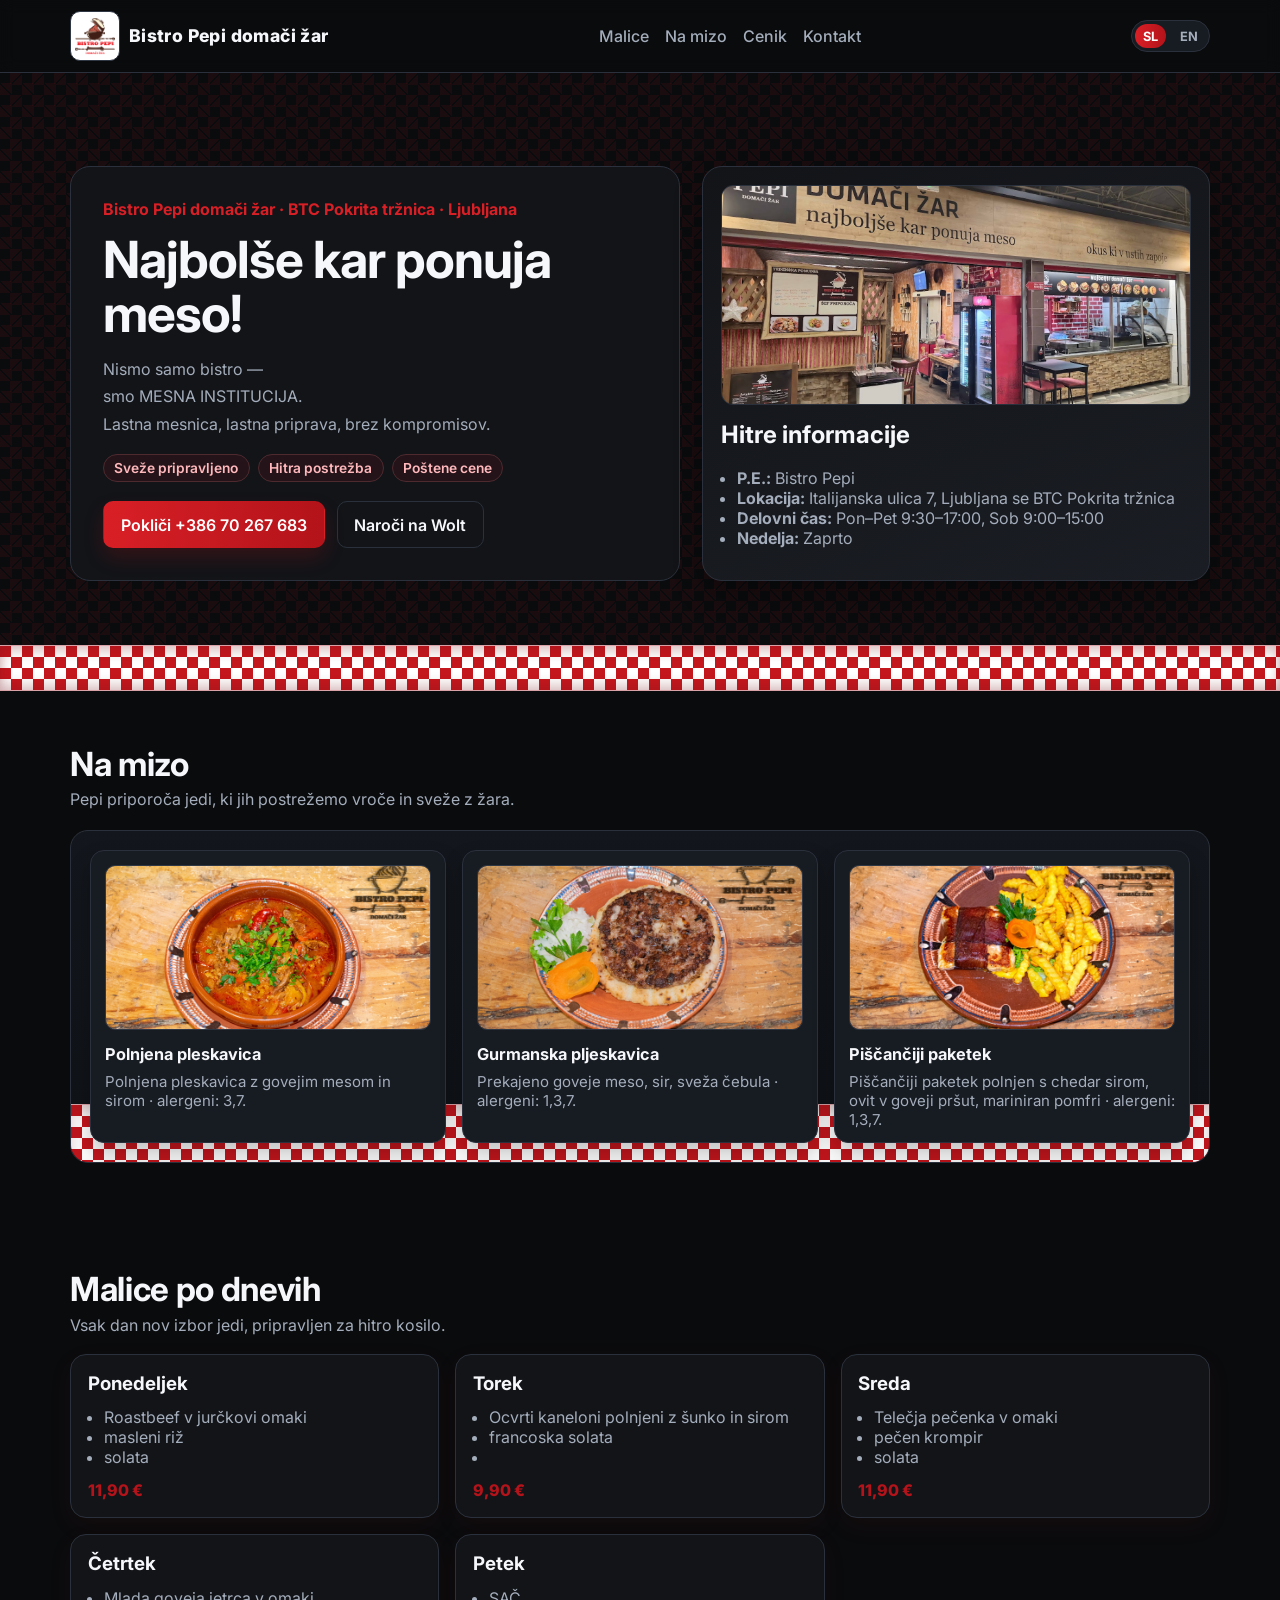
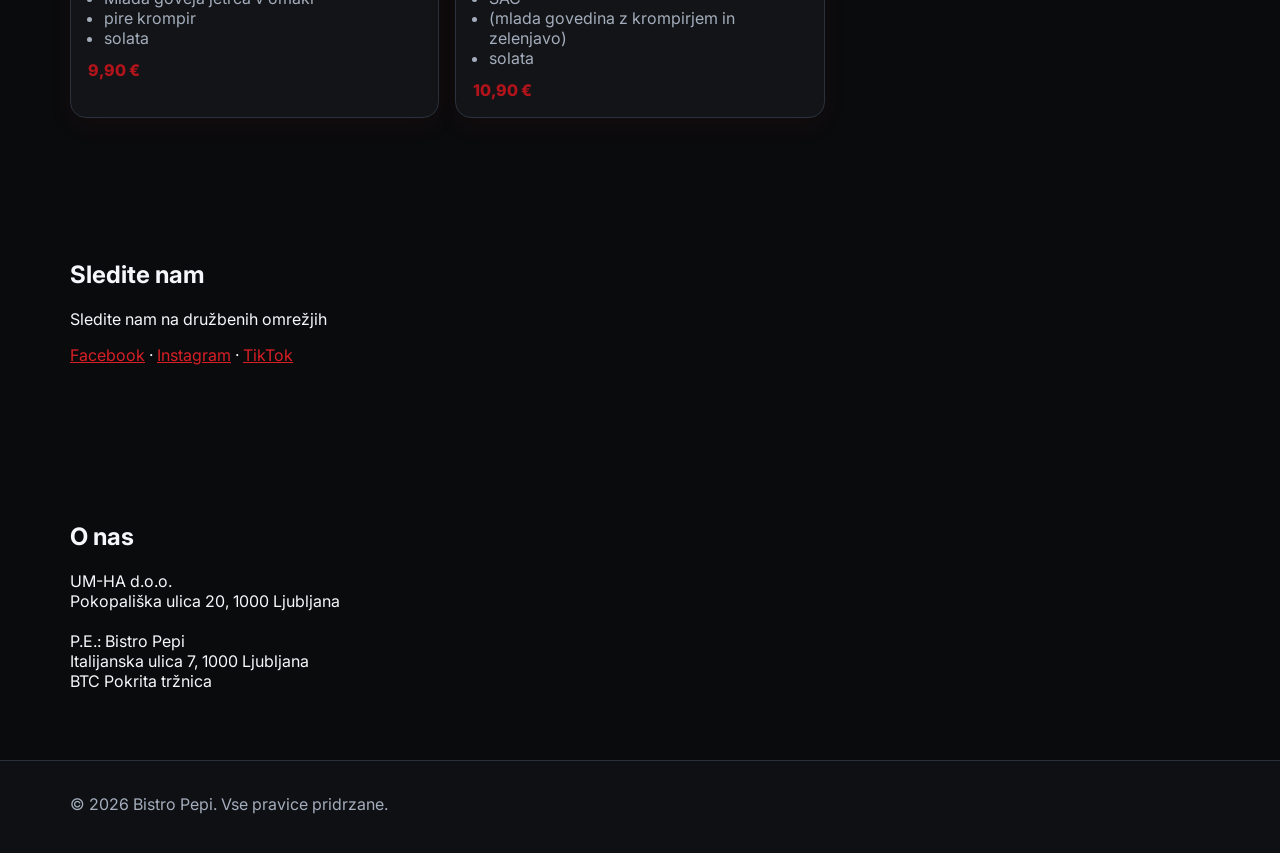
==== index.html @ b7db4334 "Update index.html" ====
<!doctype html>
<html lang="sl">
  <head>
    <meta charset="UTF-8" />
    <meta name="viewport" content="width=device-width, initial-scale=1.0" />
    <title>Bistro Pepi</title>
    <meta
      name="description"
      content="Bistro Pepi — sodobna predstavitvena stran z dnevno ponudbo malic in hitrim naročilom."
    />
    <meta name="keywords" content="bistro, pepi, malice, žar, ljubljana, btc, meso, jedi, cenik, pleskavica, čevapčiči" />
    <meta property="og:title" content="Bistro Pepi" />
    <meta property="og:description" content="Najboljše kar ponuja meso! Domači žar v BTC Pokrita tržnica, Ljubljana." />
    <meta property="og:image" content="assets/PepiLogo.png" />
    <meta property="og:url" content="https://bistropepi.si" />
    <link rel="preconnect" href="https://fonts.googleapis.com" />
    <link rel="preconnect" href="https://fonts.gstatic.com" crossorigin />
    <link
      href="https://fonts.googleapis.com/css2?family=Inter:wght@400;500;600;700;800&display=swap"
      rel="stylesheet"
    />
    <link rel="stylesheet" href="styles.css" />
  </head>
  <body>
    <header class="site-header">
      <div class="container nav-wrap">
        <a class="logo" href="#top">
          <img src="assets/PepiLogo.png" alt="Bistro Pepi logotip" class="logo-image" />
          <span class="logo-text">Bistro Pepi domači žar</span>
        </a>
                <button class="nav-toggle" aria-expanded="false" aria-controls="site-navigation" aria-label="Menu">
          <span></span>
          <span></span>
          <span></span>
        </button>
        <nav id="site-navigation" class="nav" aria-label="Glavna navigacija">
          <a href="#malice">Malice</a>
          <a href="#miza">Na mizo</a>
          <a href="cenik.html">Cenik</a>
          <a href="kontakt.html">Kontakt</a>
        </nav>
        <div class="lang-switch" aria-label="Izbira jezika">
          <a class="active" href="index.html">SL</a>
          <a href="index-en.html">EN</a>
        </div>
      </div>
    </header>

    <main id="top">
      <section class="hero">
        <div class="container hero-grid">
          <div class="hero-copy">
            <p class="eyebrow">Bistro Pepi domači žar · BTC Pokrita tržnica · Ljubljana</p>
            <h1>Najbolše kar ponuja meso!</h1>
            <p class="lead">
              Nismo samo bistro — <br>smo MESNA INSTITUCIJA.<br>
              Lastna mesnica, lastna priprava, brez kompromisov.
            </p>
            <div class="hero-points">
              <span>Sveže pripravljeno</span>
              <span>Hitra postrežba</span>
              <span>Poštene cene</span>
            </div>
            <div class="hero-actions">
              <a class="btn btn-primary" href="tel:+38670267683">Pokliči +386 70 267 683</a>
              <a class="btn btn-secondary" href="https://wolt.com/sl/svn/ljubljana/restaurant/pepi-bistro-in-delikatesa" target="_blank" rel="noopener noreferrer">Naroči na Wolt</a>
            </div>
          </div>
          <div class="hero-card">
            <img src="assets/pepi zunaj.jpg" alt="Bistro Pepi zunaj" class="hero-image hero-logo" />
            <h2>Hitre informacije</h2>
            <ul>
              <li><strong>P.E.:</strong> Bistro Pepi</li>
              <li><strong>Lokacija:</strong> Italijanska ulica 7, Ljubljana se BTC Pokrita tržnica</li>
              <li><strong>Delovni čas:</strong> Pon–Pet 9:30–17:00, Sob 9:00–15:00</li>
              <li><strong>Nedelja:</strong> Zaprto</li>
            </ul>
          </div>
        </div>
      </section>

      <div class="karo-band" aria-hidden="true"></div>

      <section id="miza" class="section">
        <div class="container">
          <div class="section-head">
            <h2>Na mizo</h2>
            <p>Pepi priporoča jedi, ki jih postrežemo vroče in sveže z žara.</p>
          </div>

          <div class="table-stage" data-animate="table-stage">
            <div class="table-top" aria-hidden="true"></div>

            <article class="dish-tray from-left delay-1">
              <img
                src="assets/muckalica.jpg"
                alt="Polnjena pleskavica"
                class="dish-photo dish-photo-a"
              />
              <h3>Polnjena pleskavica</h3>
              <p>Polnjena pleskavica z govejim mesom in sirom · alergeni: 3,7.</p>
            </article>

            <article class="dish-tray from-bottom delay-2">
              <img
                src="assets/gurmanska.jpg"
                alt="Gurmanska pljeskavica"
                class="dish-photo dish-photo-b"
              />
              <h3>Gurmanska pljeskavica</h3>
              <p>Prekajeno goveje meso, sir, sveža čebula · alergeni: 1,3,7.</p>
            </article>

            <article class="dish-tray from-right delay-3">
              <img
                src="assets/piscancji paketek.jpg"
                alt="Piščančiji paketek"
                class="dish-photo dish-photo-c"
              />
              <h3>Piščančiji paketek</h3>
              <p>Piščančiji paketek polnjen s chedar sirom, ovit v goveji pršut, mariniran pomfri · alergeni: 1,3,7.</p>
            </article>
          </div>
        </div>
      </section>

      <section id="malice" class="section">
        <div class="container">
          <div class="section-head">
            <h2>Malice po dnevih</h2>
            <p>Vsak dan nov izbor jedi, pripravljen za hitro kosilo.</p>
          </div>
          <div class="cards-grid">
            <article class="menu-card">
              <div class="card-top"><h3>Ponedeljek</h3></div>
              <ul>
                <li>Roastbeef v jurčkovi omaki</li>
                <li>masleni riž</li>
                <li>solata</li>
              </ul>
              <p class="price">11,90 €</p>
            </article>
            <article class="menu-card">
              <div class="card-top"><h3>Torek</h3></div>
              <ul>
                <li>Ocvrti kaneloni polnjeni z šunko in sirom</li>
                <li>francoska solata</li>
                <li></li>
              </ul>
              <p class="price">9,90 €</p>
            </article>
            <article class="menu-card">
              <div class="card-top"><h3>Sreda</h3></div>
              <ul>
                <li>Telečja pečenka v omaki</li>
                <li>pečen krompir</li>
                <li>solata</li>
              </ul>
              <p class="price">11,90 €</p>
            </article>
            <article class="menu-card">
              <div class="card-top"><h3>Četrtek</h3></div>
              <ul>
                <li>Mlada goveja jetrca v omaki</li>
                <li>pire krompir</li>
                <li>solata</li>
              </ul>
              <p class="price">9,90 €</p>
            </article>
            <article class="menu-card">
              <div class="card-top"><h3>Petek</h3></div>
              <ul>
                <li>SAČ</li>
                <li>(mlada govedina z krompirjem in zelenjavo)</li>
                <li>solata</li>
              </ul>
              <p class="price">10,90 €</p>
            </article>
          </div>
        </div>
      </section>

      <section id="info" class="section">
        <div class="container info-grid">
          <div>
            <h2>Sledite nam</h2>
            <p>Sledite nam na družbenih omrežjih</p>
            <p><a href="https://www.facebook.com/bistropepi/" target="_blank" rel="noopener noreferrer">Facebook</a> · <a href="https://www.instagram.com/bistro_pepi/" target="_blank" rel="noopener noreferrer">Instagram</a> · <a href="https://www.tiktok.com/@bistro_pepi" target="_blank" rel="noopener noreferrer">TikTok</a></p>
          </div>
        </div>
      </section>

      <section class="section">
        <div class="container info-grid">
          <div>
            <h2>O nas</h2>
            <p>UM-HA d.o.o.<br />Pokopališka ulica 20, 1000 Ljubljana<br /><br />P.E.: Bistro Pepi<br />Italijanska ulica 7, 1000 Ljubljana<br />BTC Pokrita tržnica</p>
          </div>
        </div>
      </section>
    </main>

    <footer class="site-footer">
      <div class="container">
        <p>© 2026 Bistro Pepi. Vse pravice pridrzane.</p>
      </div>
    </footer>

    <script src="script.js"></script>
  </body>
</html>
---- styles.css ----
:root {
  --bg: #0a0b0d;
  --surface: #121418;
  --surface-soft: #1a1d23;
  --text: #f6f7fa;
  --muted: #a4adbb;
  --brand: #d91f26;
  --brand-strong: #b3131a;
  --line: #2b313c;
}

* {
  box-sizing: border-box;
}

html,
body {
  margin: 0;
  padding: 0;
  font-family: Inter, system-ui, -apple-system, Segoe UI, Roboto, sans-serif;
  background: var(--bg);
  color: var(--text);
}

.container {
  width: min(1140px, 92%);
  margin: 0 auto;
}

.site-header {
  position: sticky;
  top: 0;
  z-index: 50;
  -webkit-backdrop-filter: blur(8px);
  backdrop-filter: blur(8px);
  background: rgb(10 11 13 / 82%);
  border-bottom: 1px solid var(--line);
}

.nav-wrap {
  display: flex;
  align-items: center;
  justify-content: space-between;
  gap: 1rem;
  min-height: 72px;
}

.logo {
  display: inline-flex;
  align-items: center;
  gap: 0.55rem;
  color: var(--text);
  text-decoration: none;
  font-weight: 800;
  letter-spacing: 0.4px;
  font-size: 1.1rem;
}

.logo-image {
  width: 50px;
  height: 50px;
  object-fit: contain;
  border-radius: 10px;
  background: #fff;
  border: 1px solid #2f3744;
  padding: 4px;
}

.logo-text {
  line-height: 1.1;
}

.nav {
  display: flex;
  gap: 1rem;
}

.nav a {
  color: var(--muted);
  text-decoration: none;
  font-weight: 500;
  transition: color 0.2s ease;
}

.nav a:hover {
  color: var(--text);
}

.lang-switch {
  display: inline-flex;
  align-items: center;
  gap: 0.35rem;
  padding: 0.2rem;
  border: 1px solid var(--line);
  border-radius: 999px;
  background: #171b22;
}

.lang-switch a {
  text-decoration: none;
  color: var(--muted);
  font-weight: 700;
  font-size: 0.8rem;
  padding: 0.28rem 0.5rem;
  border-radius: 999px;
}

.lang-switch a.active {
  color: #fff;
  background: linear-gradient(90deg, var(--brand), var(--brand-strong));
}

.nav-toggle {
  display: none;
  border: none;
  background: transparent;
  color: var(--text);
  cursor: pointer;
  width: 50px;
  height: 50px;
  padding: 0;
  align-items: center;
  justify-content: center;
}

.nav-toggle span {
  display: block;
  width: 28px;
  height: 3px;
  background: var(--text);
  border-radius: 999px;
  transition: transform 0.25s ease, opacity 0.2s ease;
}

.nav-toggle span + span {
  margin-top: 8px;
}

.btn {
  display: inline-block;
  padding: 0.78rem 1.05rem;
  border-radius: 10px;
  text-decoration: none;
  font-weight: 600;
  border: 1px solid transparent;
  transition: transform 0.15s ease, box-shadow 0.2s ease;
}

.btn:hover {
  transform: translateY(-1px);
}

.btn-primary {
  background: linear-gradient(90deg, var(--brand), var(--brand-strong));
  color: #fff;
  box-shadow: 0 10px 20px rgb(185 19 26 / 20%);
}

.btn-secondary {
  border-color: var(--line);
  color: var(--text);
}

.hero {
  position: relative;
  padding: 5.8rem 0 4rem;
}

.hero::before {
  content: "";
  position: absolute;
  inset: 0;
  pointer-events: none;
  background-image:
    linear-gradient(45deg, rgb(217 31 38 / 8%) 25%, transparent 25%),
    linear-gradient(-45deg, rgb(217 31 38 / 8%) 25%, transparent 25%),
    linear-gradient(45deg, transparent 75%, rgb(217 31 38 / 8%) 75%),
    linear-gradient(-45deg, transparent 75%, rgb(217 31 38 / 8%) 75%);
  background-size: 22px 22px;
  background-position: 0 0, 0 12px, 12px -12px, -12px 0;
}

.hero-grid {
  position: relative;
  z-index: 1;
  display: grid;
  grid-template-columns: 1.2fr 1fr;
  gap: 1.4rem;
  align-items: stretch;
}

.hero-copy {
  background: var(--surface);
  border: 1px solid var(--line);
  border-radius: 20px;
  padding: 2rem;
}

.eyebrow {
  color: var(--brand);
  font-weight: 700;
  margin: 0 0 0.8rem;
}

h1 {
  margin: 0;
  font-size: clamp(1.9rem, 4.2vw, 3.2rem);
  line-height: 1.06;
  letter-spacing: -0.02em;
}

.lead {
  color: var(--muted);
  font-size: 1rem;
  line-height: 1.7;
  max-width: 60ch;
}

.hero-points {
  display: flex;
  flex-wrap: wrap;
  gap: 0.5rem;
  margin-top: 1rem;
}

.hero-points span {
  font-size: 0.86rem;
  font-weight: 600;
  color: #ffb8bc;
  background: #241419;
  border: 1px solid #4e2a2f;
  border-radius: 999px;
  padding: 0.32rem 0.65rem;
}

.hero-actions {
  display: flex;
  flex-wrap: wrap;
  gap: 0.75rem;
  margin-top: 1.2rem;
}

.hero-card {
  background: linear-gradient(160deg, var(--surface), var(--surface-soft));
  border: 1px solid var(--line);
  border-radius: 20px;
  padding: 1.15rem;
  box-shadow: 0 12px 28px rgb(0 0 0 / 32%);
}

.hero-image {
  width: 100%;
  height: 220px;
  border-radius: 12px;
  object-fit: cover;
  border: 1px solid var(--line);
  margin-bottom: 0.8rem;
}

.hero-logo {
  width: 100%;
  height: 220px;
  object-fit: cover;
  display: block;
  margin: 0 0 0.9rem;
  padding: 0;
  background: none;
  border-radius: 12px;
}

.hero-card h2 {
  margin-top: 0;
}

.hero-card ul {
  margin: 0;
  padding-left: 1rem;
  color: var(--muted);
}

.section {
  padding: 3.3rem 0;
}

.section-alt {
  background: #0f1217;
  border-block: 1px solid var(--line);
}

.karo-band {
  height: 46px;
  border-block: 1px solid #d9a2a7;
  background-image:
    linear-gradient(45deg, #ffffff 25%, transparent 25%),
    linear-gradient(-45deg, #ffffff 25%, transparent 25%),
    linear-gradient(45deg, transparent 75%, #ffffff 75%),
    linear-gradient(-45deg, transparent 75%, #ffffff 75%),
    linear-gradient(0deg, #c4161d, #c4161d);
  background-size: 22px 22px;
  background-position: 0 0, 0 11px, 11px -11px, -11px 0, 0 0;
  box-shadow: inset 0 6px 12px rgb(123 26 32 / 24%), inset 0 -6px 12px rgb(123 26 32 / 24%);
}

.section-head h2 {
  margin: 0;
  font-size: clamp(1.6rem, 2.6vw, 2.2rem);
  letter-spacing: -0.01em;
}

.section-head p {
  margin-top: 0.35rem;
  color: var(--muted);
}

.table-stage {
  position: relative;
  margin-top: 1.3rem;
  padding: 1.2rem;
  border: 1px solid var(--line);
  border-radius: 18px;
  background: linear-gradient(180deg, #13161c 0%, #0f1217 100%);
  display: grid;
  grid-template-columns: repeat(3, minmax(0, 1fr));
  gap: 1rem;
  overflow: hidden;
}

.table-top {
  position: absolute;
  inset: auto 0 0 0;
  height: 58px;
  border-top: 1px solid #d9a2a7;
  background-image:
    linear-gradient(45deg, #ffffff 25%, transparent 25%),
    linear-gradient(-45deg, #ffffff 25%, transparent 25%),
    linear-gradient(45deg, transparent 75%, #ffffff 75%),
    linear-gradient(-45deg, transparent 75%, #ffffff 75%),
    linear-gradient(0deg, #c4161d, #c4161d);
  background-size: 22px 22px;
  background-position: 0 0, 0 11px, 11px -11px, -11px 0, 0 0;
  box-shadow: inset 0 6px 12px rgb(123 26 32 / 24%);
}

.dish-tray {
  position: relative;
  z-index: 1;
  border: 1px solid var(--line);
  border-radius: 14px;
  background: #171b22;
  padding: 0.85rem;
  box-shadow: 0 12px 22px rgb(0 0 0 / 24%);
  opacity: 0;
  transform: translate3d(var(--tx, 0), var(--ty, 12px), 0) scale(0.99);
  transition: transform 420ms ease, opacity 320ms ease;
  transition-delay: var(--delay, 0ms);
}

.from-left {
  --tx: -26px;
  --ty: 4px;
}

.from-right {
  --tx: 26px;
  --ty: 4px;
}

.from-bottom {
  --tx: 0;
  --ty: 22px;
}

.delay-1 {
  --delay: 120ms;
}

.delay-2 {
  --delay: 260ms;
}

.delay-3 {
  --delay: 380ms;
}

.table-stage.in-view .dish-tray {
  opacity: 1;
  transform: translate3d(0, 0, 0) scale(1);
}

.dish-photo {
  width: 100%;
  height: 165px;
  object-fit: cover;
  border-radius: 10px;
  border: 1px solid #2f3744;
  margin-bottom: 0.65rem;
}

.dish-photo-a {
  object-position: center 34%;
}

.dish-photo-b {
  object-position: center 56%;
}

.dish-photo-c {
  object-position: center 75%;
}

.dish-tray h3 {
  margin: 0;
  font-size: 1.02rem;
}

.dish-tray p {
  margin: 0.45rem 0 0;
  color: var(--muted);
  font-size: 0.94rem;
}

.cards-grid {
  margin-top: 1.2rem;
  display: grid;
  grid-template-columns: repeat(3, minmax(0, 1fr));
  gap: 1rem;
}

.menu-card {
  background: var(--surface);
  border: 1px solid var(--line);
  border-radius: 16px;
  padding: 1.05rem;
  box-shadow: 0 8px 24px rgb(151 43 49 / 7%);
}

.card-top {
  display: flex;
  justify-content: space-between;
  align-items: center;
  gap: 0.6rem;
}

.card-top h3 {
  margin: 0;
}

.badge {
  border: 1px solid #5a2f33;
  color: #ffbcc0;
  border-radius: 999px;
  font-size: 0.74rem;
  padding: 0.2rem 0.55rem;
}

.menu-card ul {
  color: var(--muted);
  padding-left: 1rem;
  margin: 0.8rem 0;
}

.price {
  margin: 0;
  font-weight: 800;
  color: var(--brand-strong);
}

.best-grid,
.info-grid {
  margin-top: 1rem;
  display: grid;
  gap: 1rem;
}

.price-grid {
  margin-top: 1.2rem;
  display: grid;
  grid-template-columns: repeat(4, minmax(0, 1fr));
  gap: 1rem;
}

.price-card {
  background: var(--surface);
  border: 1px solid var(--line);
  border-radius: 14px;
  padding: 1rem;
  box-shadow: 0 8px 24px rgb(151 43 49 / 7%);
}

.price-card h3 {
  margin: 0 0 0.35rem;
}

.price-card p {
  margin: 0.25rem 0 0;
  color: var(--muted);
}

.cenik-layout {
  display: grid;
  gap: 1rem;
  margin-top: 1.2rem;
}

.cenik-block {
  background: var(--surface);
  border: 1px solid var(--line);
  border-radius: 16px;
  padding: 1rem;
  box-shadow: 0 8px 24px rgb(151 43 49 / 7%);
}

.cenik-block h3 {
  margin: 0 0 0.75rem;
  font-size: 1.15rem;
}

.cenik-list {
  display: grid;
  gap: 0.7rem;
}

.cenik-row {
  display: grid;
  grid-template-columns: 1fr auto;
  gap: 0.8rem;
  align-items: start;
  padding: 0.75rem;
  border: 1px solid #343b47;
  border-radius: 12px;
  background: #171b22;
}

.cenik-row strong {
  display: block;
  margin-bottom: 0.2rem;
}

.cenik-row p {
  margin: 0;
  color: var(--muted);
  font-size: 0.92rem;
  line-height: 1.4;
}

.cenik-row span {
  color: #ffd9dc;
  font-weight: 800;
  white-space: nowrap;
  padding-top: 0.1rem;
}

.best-grid {
  grid-template-columns: repeat(3, minmax(0, 1fr));
}

.info-grid {
  grid-template-columns: repeat(2, minmax(0, 1fr));
}

.best-card {
  position: relative;
  background: var(--surface);
  border: 1px solid var(--line);
  border-radius: 14px;
  padding: 1rem;
  box-shadow: 0 8px 24px rgb(151 43 49 / 7%);
}

.card-image {
  width: 100%;
  height: 190px;
  object-fit: cover;
  border-radius: 10px;
  margin-bottom: 0.65rem;
  border: 1px solid var(--line);
  background: #14171d;
  filter: saturate(1.05) contrast(1.03);
}

.card-image-a {
  object-position: center 36%;
}

.card-image-b {
  object-position: center 55%;
}

.card-image-c {
  object-position: center 72%;
}

.best-card h3 {
  margin-top: 0;
}

a {
  color: var(--brand);
}

.site-footer {
  border-top: 1px solid var(--line);
  padding: 1.1rem 0 1.4rem;
  color: var(--muted);
  background: #0e1014;
}

@media (max-width: 900px) {
  .hero-grid,
  .table-stage,
  .cards-grid,
  .best-grid,
  .info-grid,
  .price-grid {
    grid-template-columns: 1fr;
  }

  .cenik-row {
    grid-template-columns: 1fr;
  }

  .table-top {
    height: 52px;
  }

  .hero {
    padding: 3.6rem 0 2.4rem;
  }

  .hero-copy {
    padding: 1rem;
  }

  h1 {
    font-size: clamp(1.8rem, 6vw, 2.8rem);
  }

  .hero-actions {
    flex-direction: column;
    gap: 0.75rem;
  }

  .nav {
    display: none;
  }

  .nav.open {
    display: flex;
  }

  .nav-wrap {
    position: relative;
  }

  .nav-toggle {
    display: inline-flex;
  }

  .nav {
    position: absolute;
    top: 72px;
    left: 0;
    right: 0;
    background: rgb(10 11 13 / 96%);
    flex-direction: column;
    gap: 0;
    padding: 1rem 1.15rem 1.2rem;
    border-top: 1px solid var(--line);
    box-shadow: 0 20px 40px rgb(0 0 0 / 20%);
    z-index: 60;
  }

  .nav a {
    display: block;
    padding: 0.85rem 0;
    color: var(--text);
    border-bottom: 1px solid rgba(255, 255, 255, 0.08);
  }

  .nav a:last-child {
    border-bottom: none;
  }

  .lang-switch {
    margin-left: 0;
    margin-top: 0.9rem;
  }

  .logo-image {
    width: 44px;
    height: 44px;
  }

  .logo-text {
    font-size: 0.96rem;
  }
}
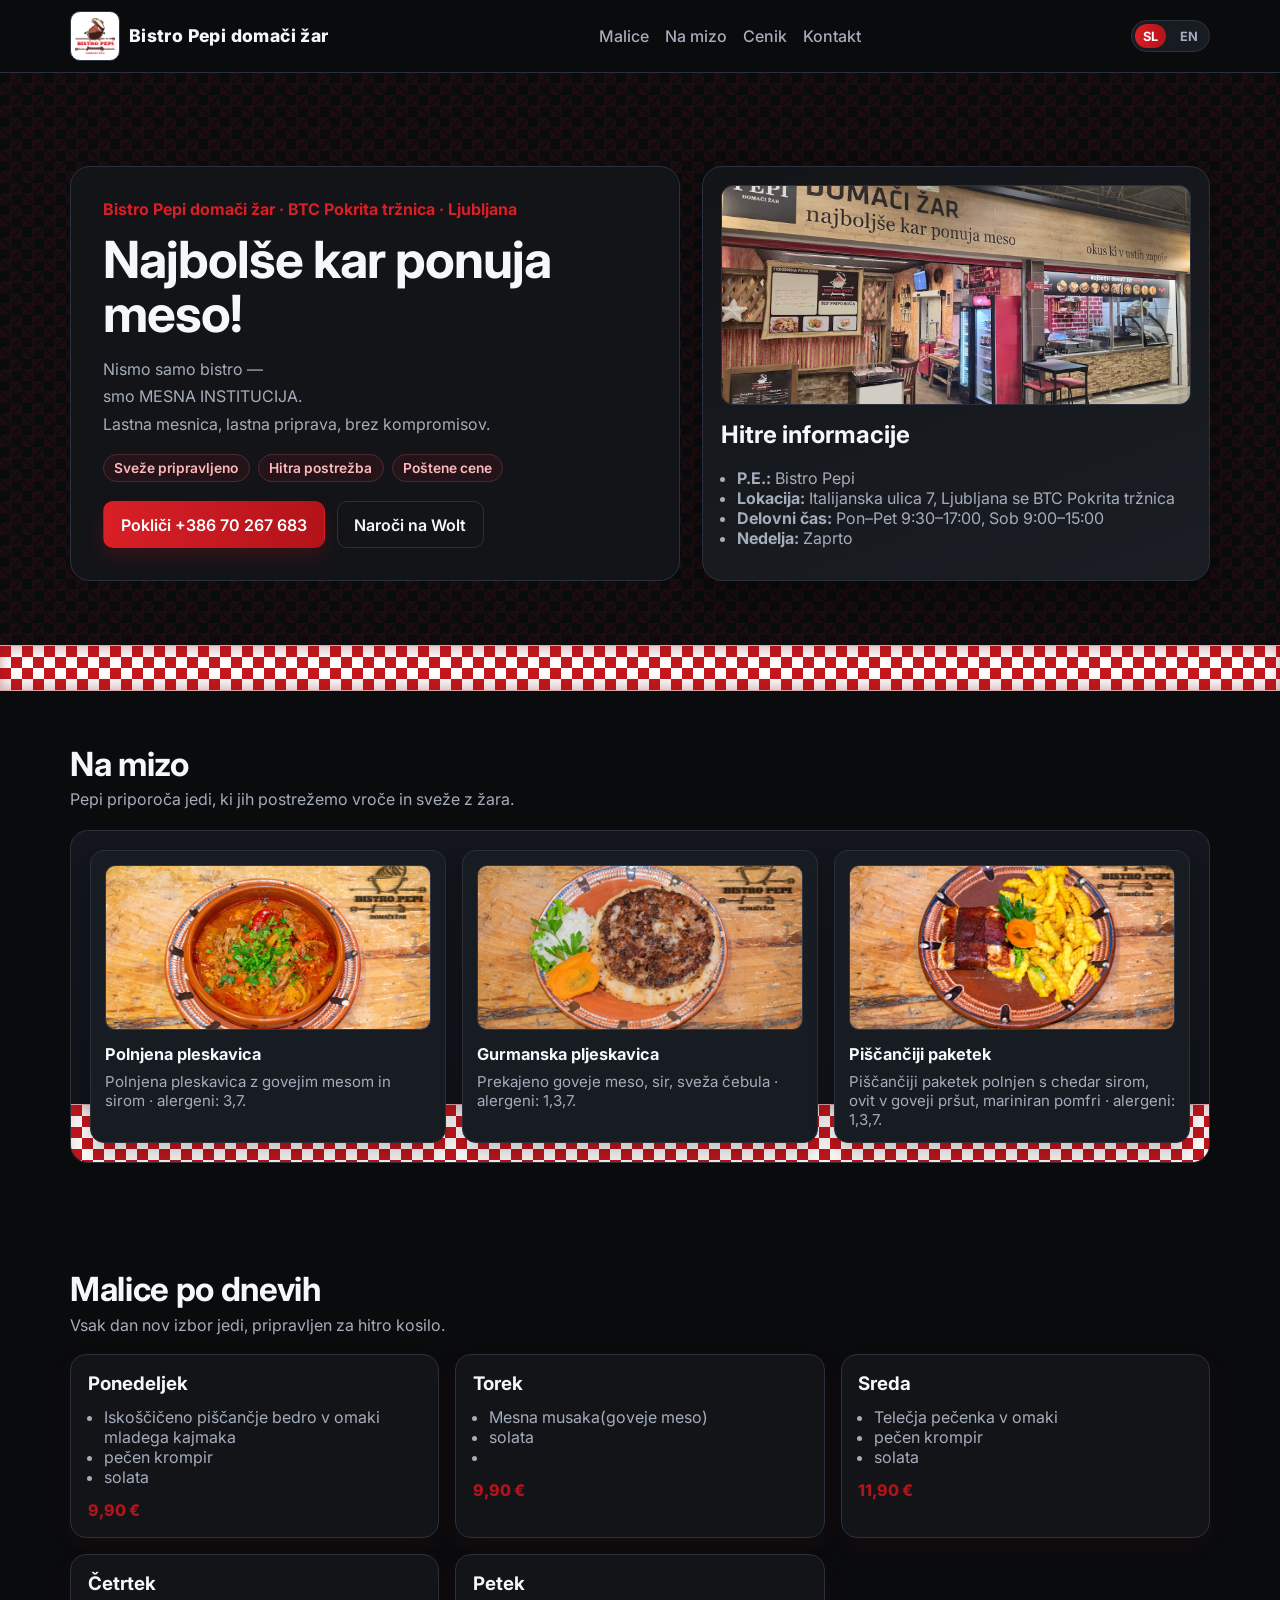
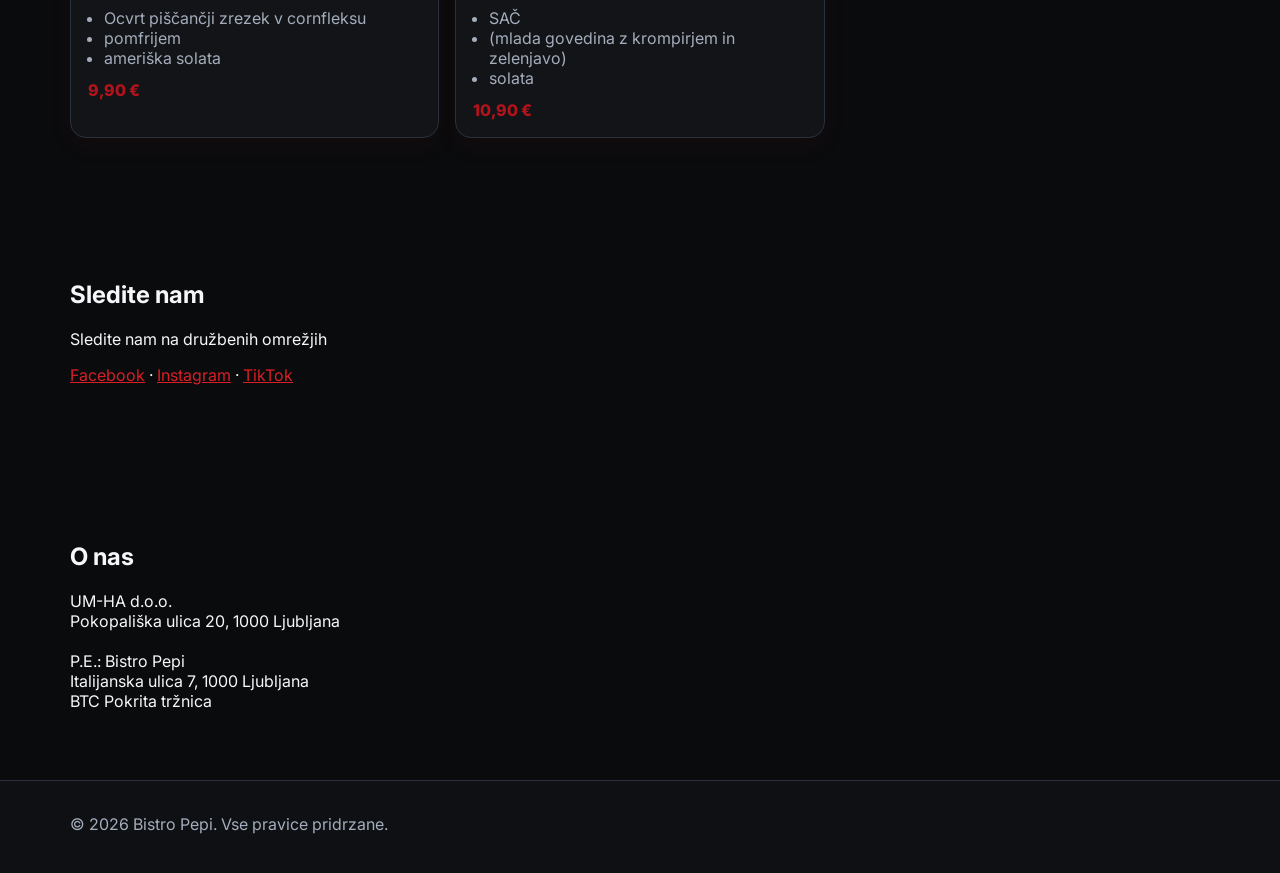
==== commit 9d4e17d5: "Update index.html" ====
--- a/index.html
+++ b/index.html
@@ -134,17 +134,17 @@
             <article class="menu-card">
               <div class="card-top"><h3>Ponedeljek</h3></div>
               <ul>
-                <li>Roastbeef v jurčkovi omaki</li>
-                <li>masleni riž</li>
-                <li>solata</li>
-              </ul>
-              <p class="price">11,90 €</p>
+                <li>Iskoščičeno piščančje bedro v omaki mladega kajmaka</li>
+                <li>pečen krompir</li>
+                <li>solata</li>
+              </ul>
+              <p class="price">9,90 €</p>
             </article>
             <article class="menu-card">
               <div class="card-top"><h3>Torek</h3></div>
               <ul>
-                <li>Ocvrti kaneloni polnjeni z šunko in sirom</li>
-                <li>francoska solata</li>
+                <li>Mesna musaka(goveje meso)</li>
+                <li>solata</li>
                 <li></li>
               </ul>
               <p class="price">9,90 €</p>
@@ -161,9 +161,9 @@
             <article class="menu-card">
               <div class="card-top"><h3>Četrtek</h3></div>
               <ul>
-                <li>Mlada goveja jetrca v omaki</li>
-                <li>pire krompir</li>
-                <li>solata</li>
+                <li>Ocvrt piščančji zrezek v cornfleksu</li>
+                <li>pomfrijem</li>
+                <li>ameriška solata</li>
               </ul>
               <p class="price">9,90 €</p>
             </article>
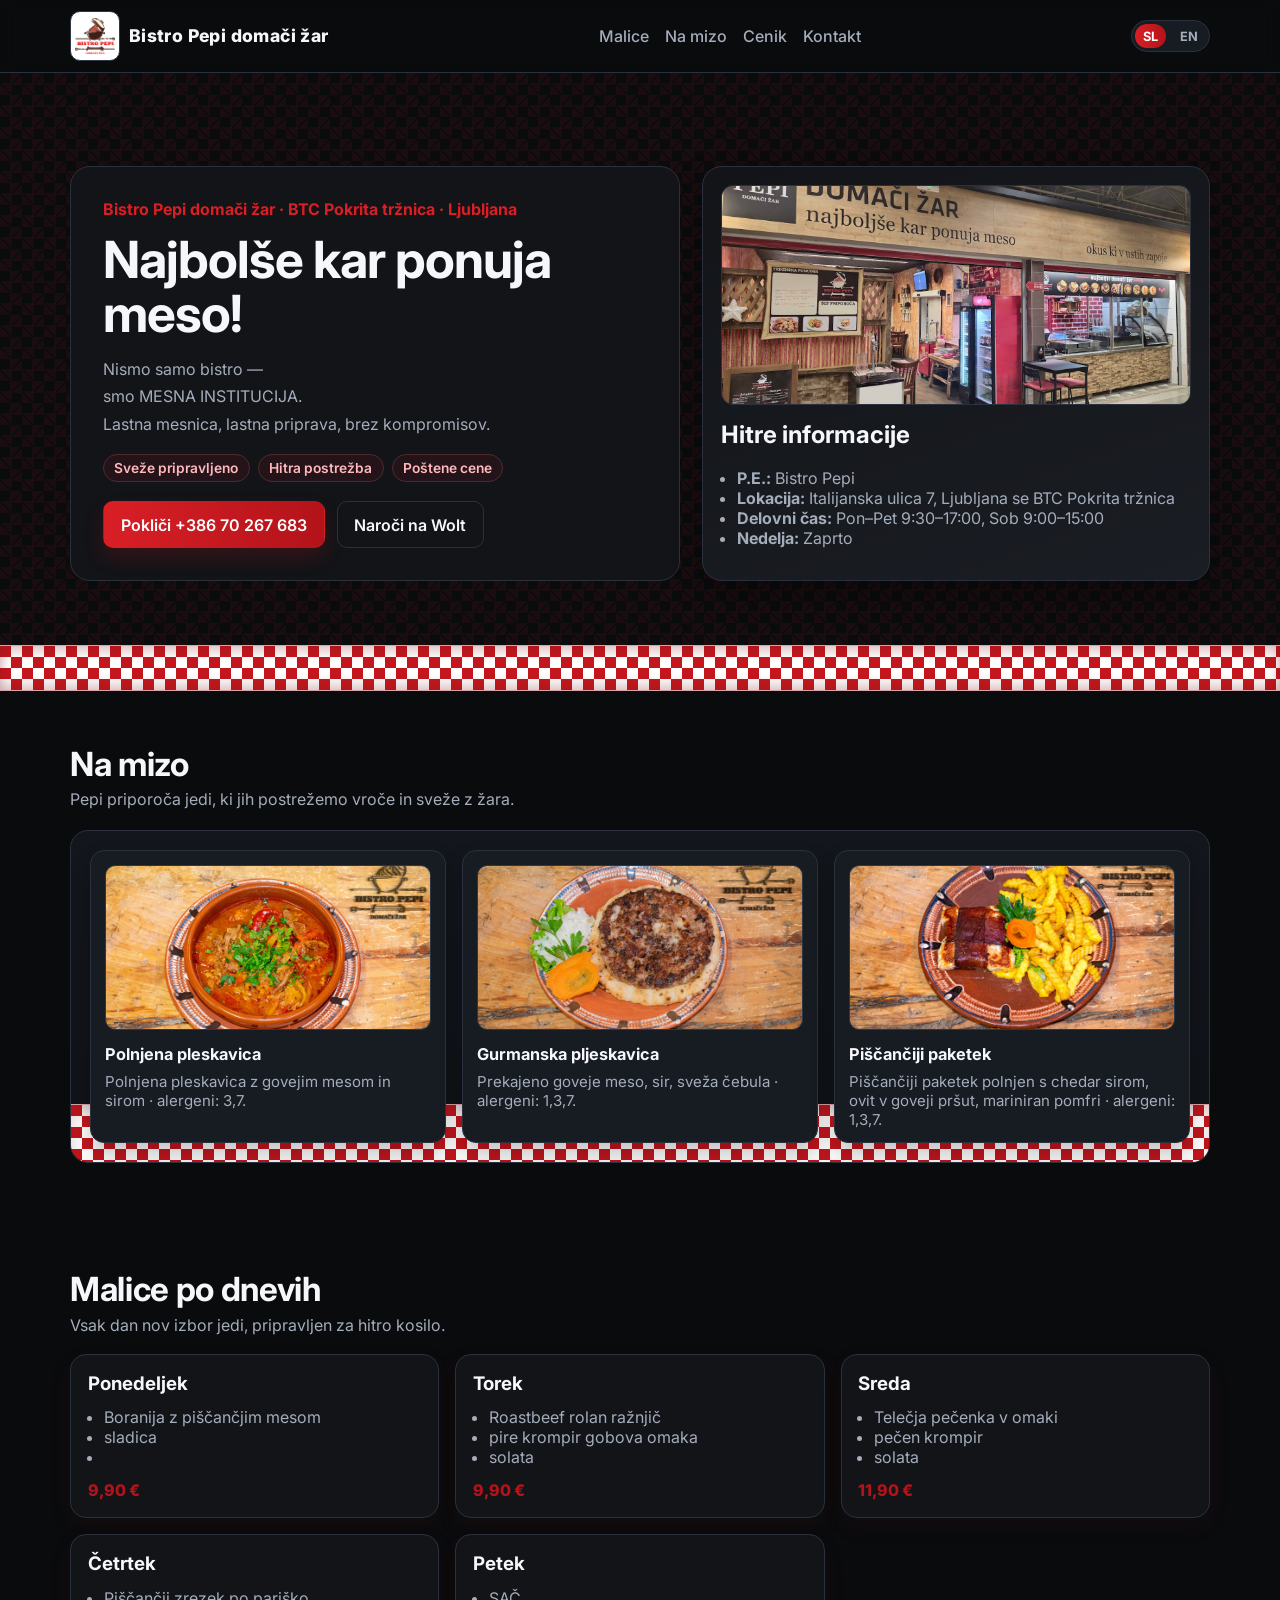
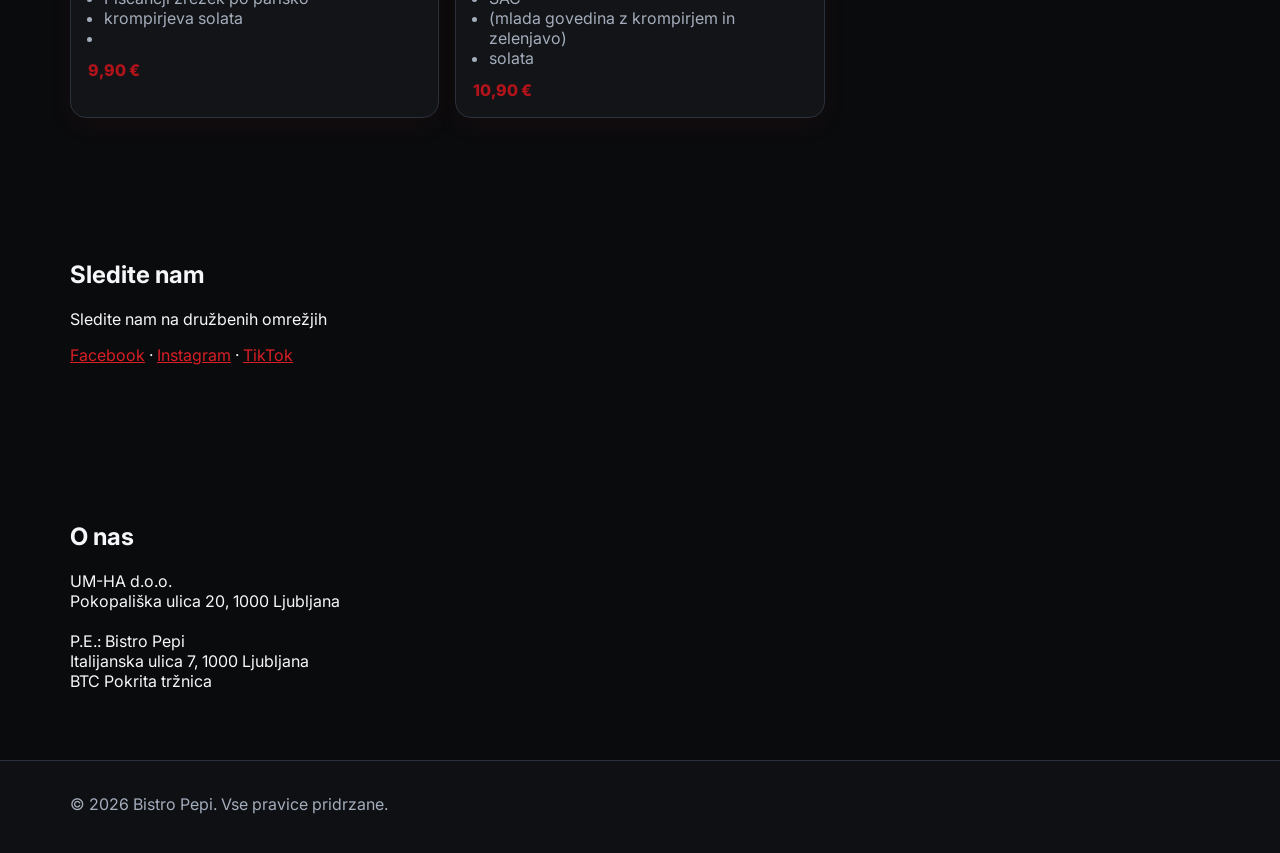
==== commit 4a2b9d61: "Update index.html" ====
--- a/index.html
+++ b/index.html
@@ -134,18 +134,18 @@
             <article class="menu-card">
               <div class="card-top"><h3>Ponedeljek</h3></div>
               <ul>
-                <li>Iskoščičeno piščančje bedro v omaki mladega kajmaka</li>
-                <li>pečen krompir</li>
+                <li>Boranija z piščančjim mesom</li>
+                <li>sladica</li>
+                <li></li>
+              </ul>
+              <p class="price">9,90 €</p>
+            </article>
+            <article class="menu-card">
+              <div class="card-top"><h3>Torek</h3></div>
+              <ul>
+                <li>Roastbeef rolan ražnjič</li>
+                <li>pire krompir gobova omaka</li>
                 <li>solata</li>
-              </ul>
-              <p class="price">9,90 €</p>
-            </article>
-            <article class="menu-card">
-              <div class="card-top"><h3>Torek</h3></div>
-              <ul>
-                <li>Mesna musaka(goveje meso)</li>
-                <li>solata</li>
-                <li></li>
               </ul>
               <p class="price">9,90 €</p>
             </article>
@@ -161,9 +161,9 @@
             <article class="menu-card">
               <div class="card-top"><h3>Četrtek</h3></div>
               <ul>
-                <li>Ocvrt piščančji zrezek v cornfleksu</li>
-                <li>pomfrijem</li>
-                <li>ameriška solata</li>
+                <li>Piščančji zrezek po pariško</li>
+                <li>krompirjeva solata</li>
+                <li></li>
               </ul>
               <p class="price">9,90 €</p>
             </article>
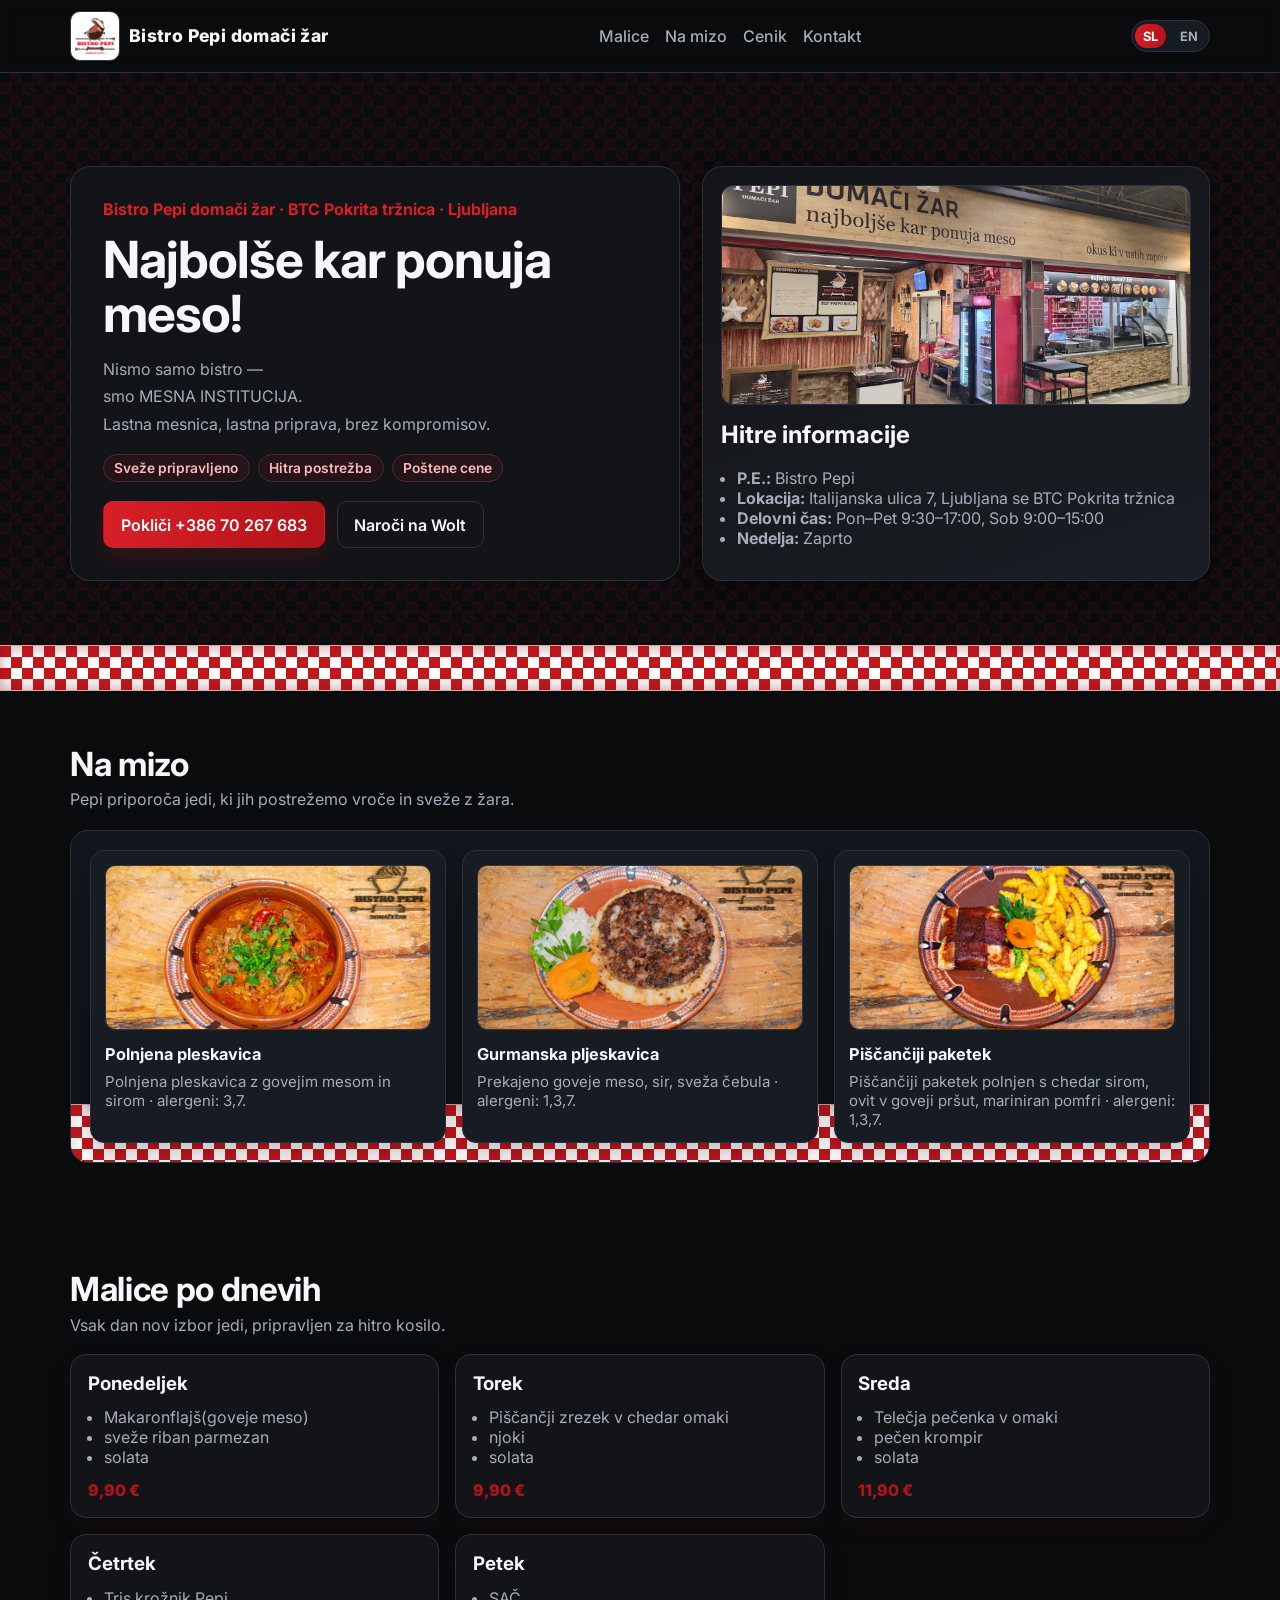
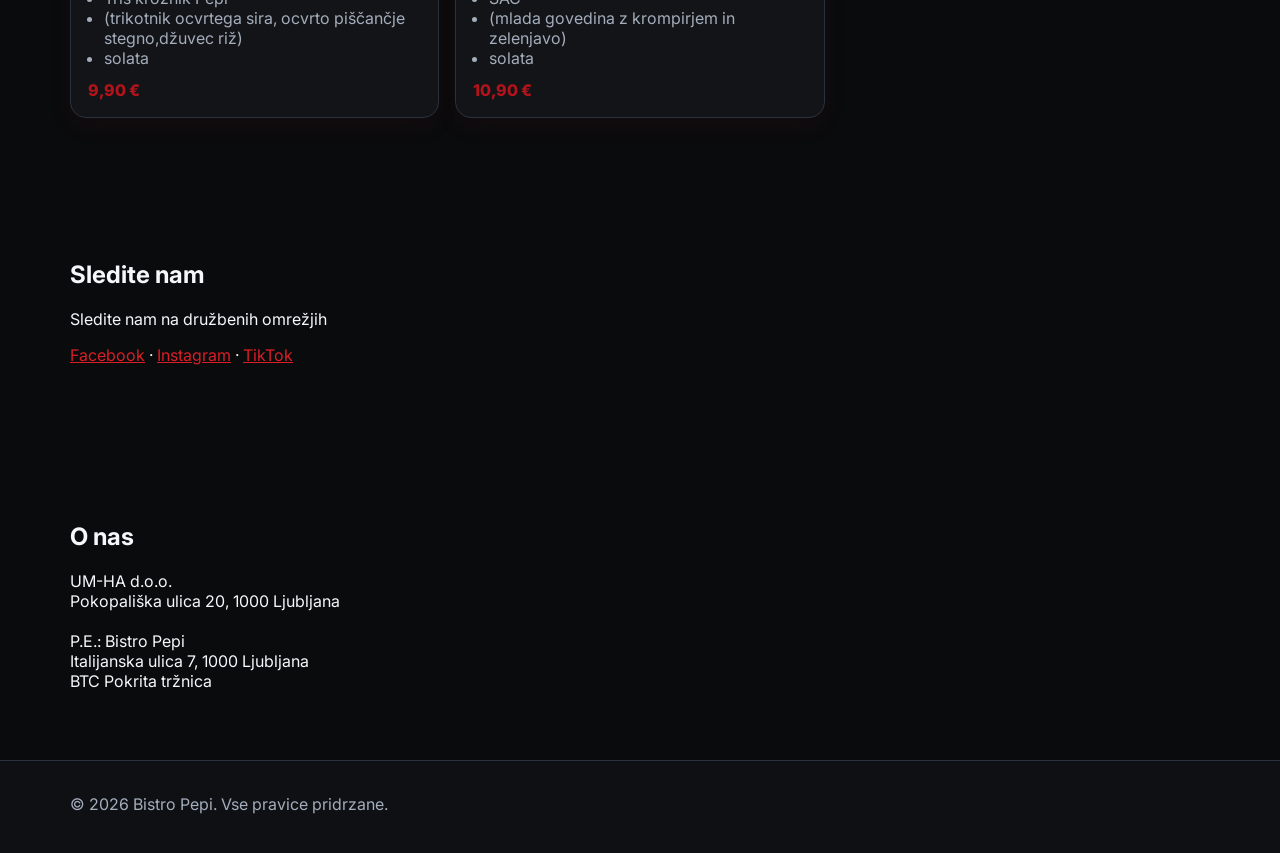
==== commit 6d221fe1: "Update index.html" ====
--- a/index.html
+++ b/index.html
@@ -134,17 +134,17 @@
             <article class="menu-card">
               <div class="card-top"><h3>Ponedeljek</h3></div>
               <ul>
-                <li>Boranija z piščančjim mesom</li>
-                <li>sladica</li>
-                <li></li>
+                <li>Makaronflajš(goveje meso)</li>
+                <li>sveže riban parmezan</li>
+                <li>solata</li>
               </ul>
               <p class="price">9,90 €</p>
             </article>
             <article class="menu-card">
               <div class="card-top"><h3>Torek</h3></div>
               <ul>
-                <li>Roastbeef rolan ražnjič</li>
-                <li>pire krompir gobova omaka</li>
+                <li>Piščančji zrezek v chedar omaki</li>
+                <li>njoki</li>
                 <li>solata</li>
               </ul>
               <p class="price">9,90 €</p>
@@ -161,9 +161,9 @@
             <article class="menu-card">
               <div class="card-top"><h3>Četrtek</h3></div>
               <ul>
-                <li>Piščančji zrezek po pariško</li>
-                <li>krompirjeva solata</li>
-                <li></li>
+                <li>Tris krožnik Pepi</li>
+                <li>(trikotnik ocvrtega sira, ocvrto piščančje stegno,džuvec riž)</li>
+                <li>solata</li>
               </ul>
               <p class="price">9,90 €</p>
             </article>
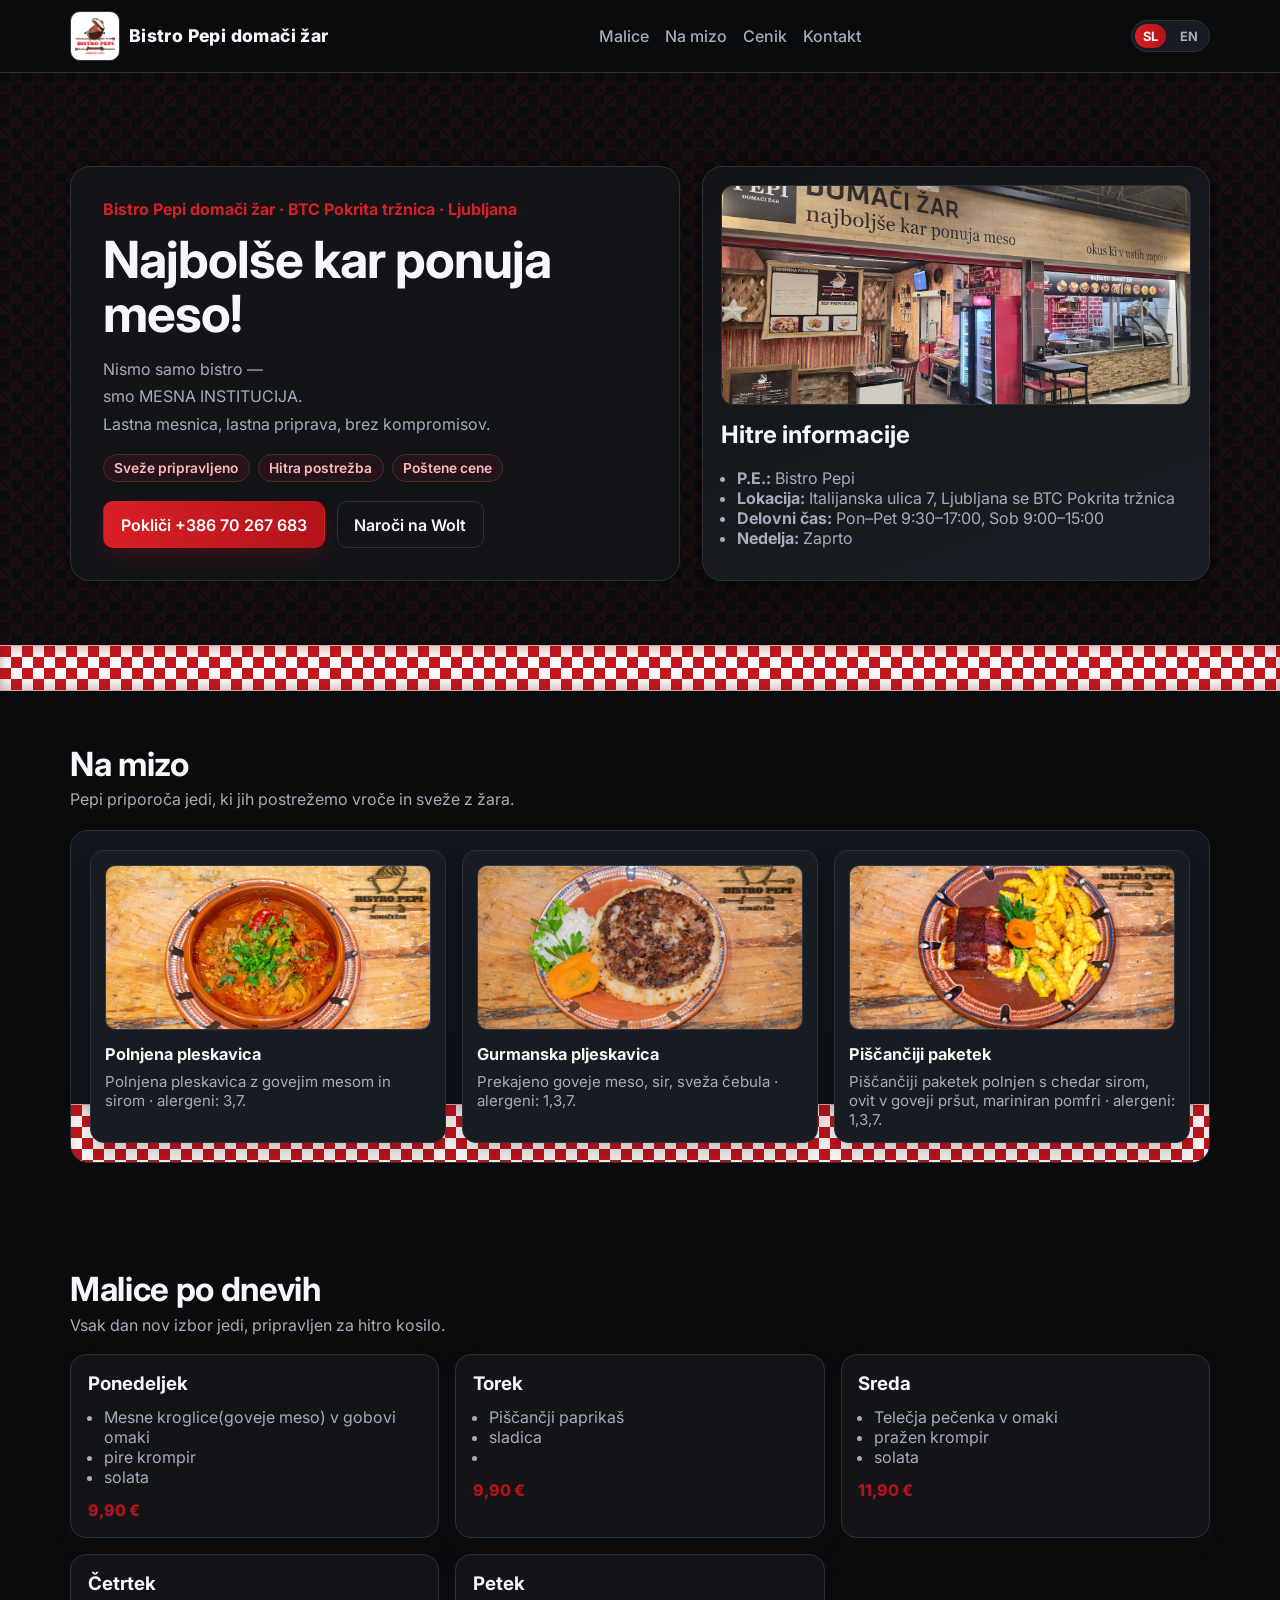
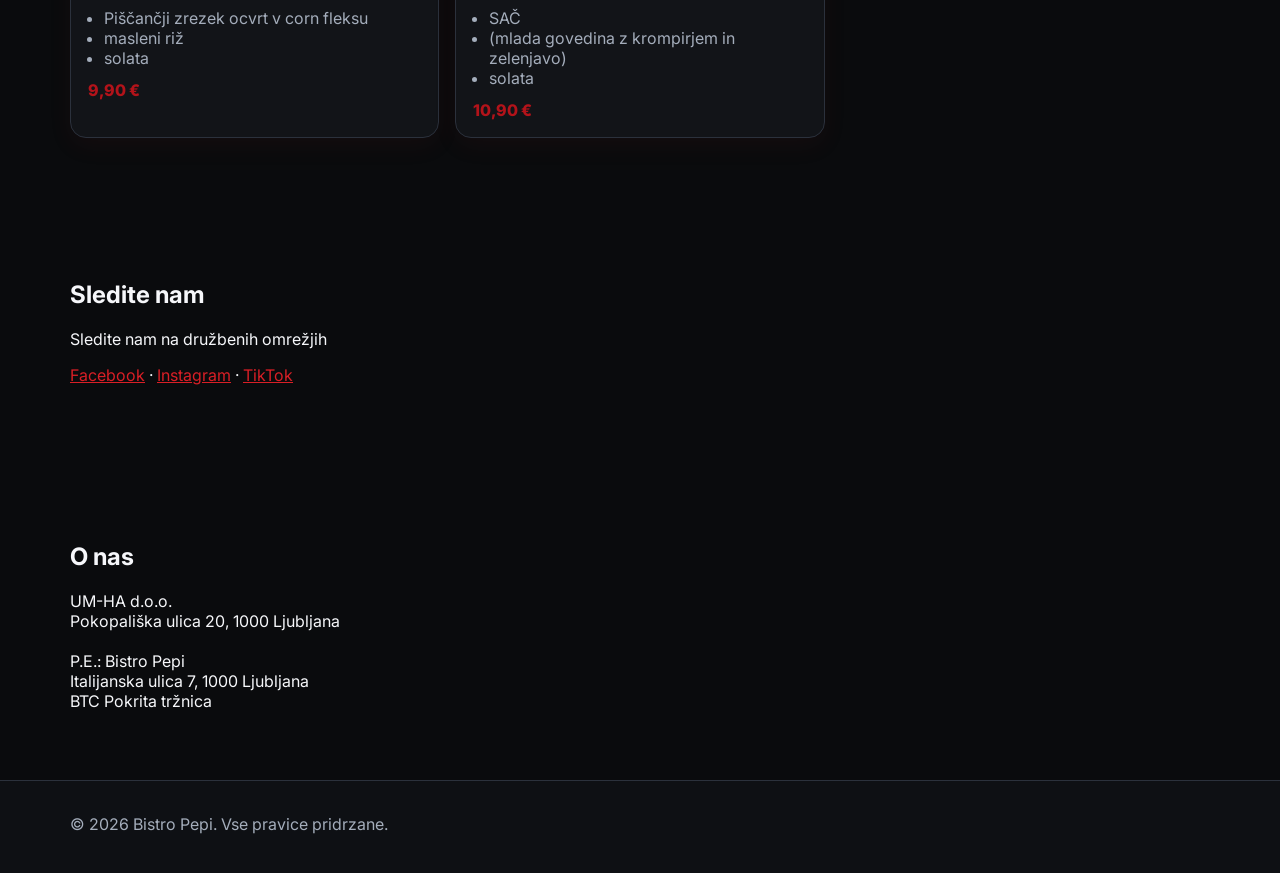
==== commit 4dc3cc02: "Update index.html" ====
--- a/index.html
+++ b/index.html
@@ -134,8 +134,8 @@
             <article class="menu-card">
               <div class="card-top"><h3>Ponedeljek</h3></div>
               <ul>
-                <li>Makaronflajš(goveje meso)</li>
-                <li>sveže riban parmezan</li>
+                <li>Mesne kroglice(goveje meso) v gobovi omaki</li>
+                <li>pire krompir</li>
                 <li>solata</li>
               </ul>
               <p class="price">9,90 €</p>
@@ -143,9 +143,9 @@
             <article class="menu-card">
               <div class="card-top"><h3>Torek</h3></div>
               <ul>
-                <li>Piščančji zrezek v chedar omaki</li>
-                <li>njoki</li>
-                <li>solata</li>
+                <li>Piščančji paprikaš</li>
+                <li>sladica</li>
+                <li></li>
               </ul>
               <p class="price">9,90 €</p>
             </article>
@@ -153,7 +153,7 @@
               <div class="card-top"><h3>Sreda</h3></div>
               <ul>
                 <li>Telečja pečenka v omaki</li>
-                <li>pečen krompir</li>
+                <li>pražen krompir</li>
                 <li>solata</li>
               </ul>
               <p class="price">11,90 €</p>
@@ -161,8 +161,8 @@
             <article class="menu-card">
               <div class="card-top"><h3>Četrtek</h3></div>
               <ul>
-                <li>Tris krožnik Pepi</li>
-                <li>(trikotnik ocvrtega sira, ocvrto piščančje stegno,džuvec riž)</li>
+                <li>Piščančji zrezek ocvrt v corn fleksu</li>
+                <li>masleni riž</li>
                 <li>solata</li>
               </ul>
               <p class="price">9,90 €</p>
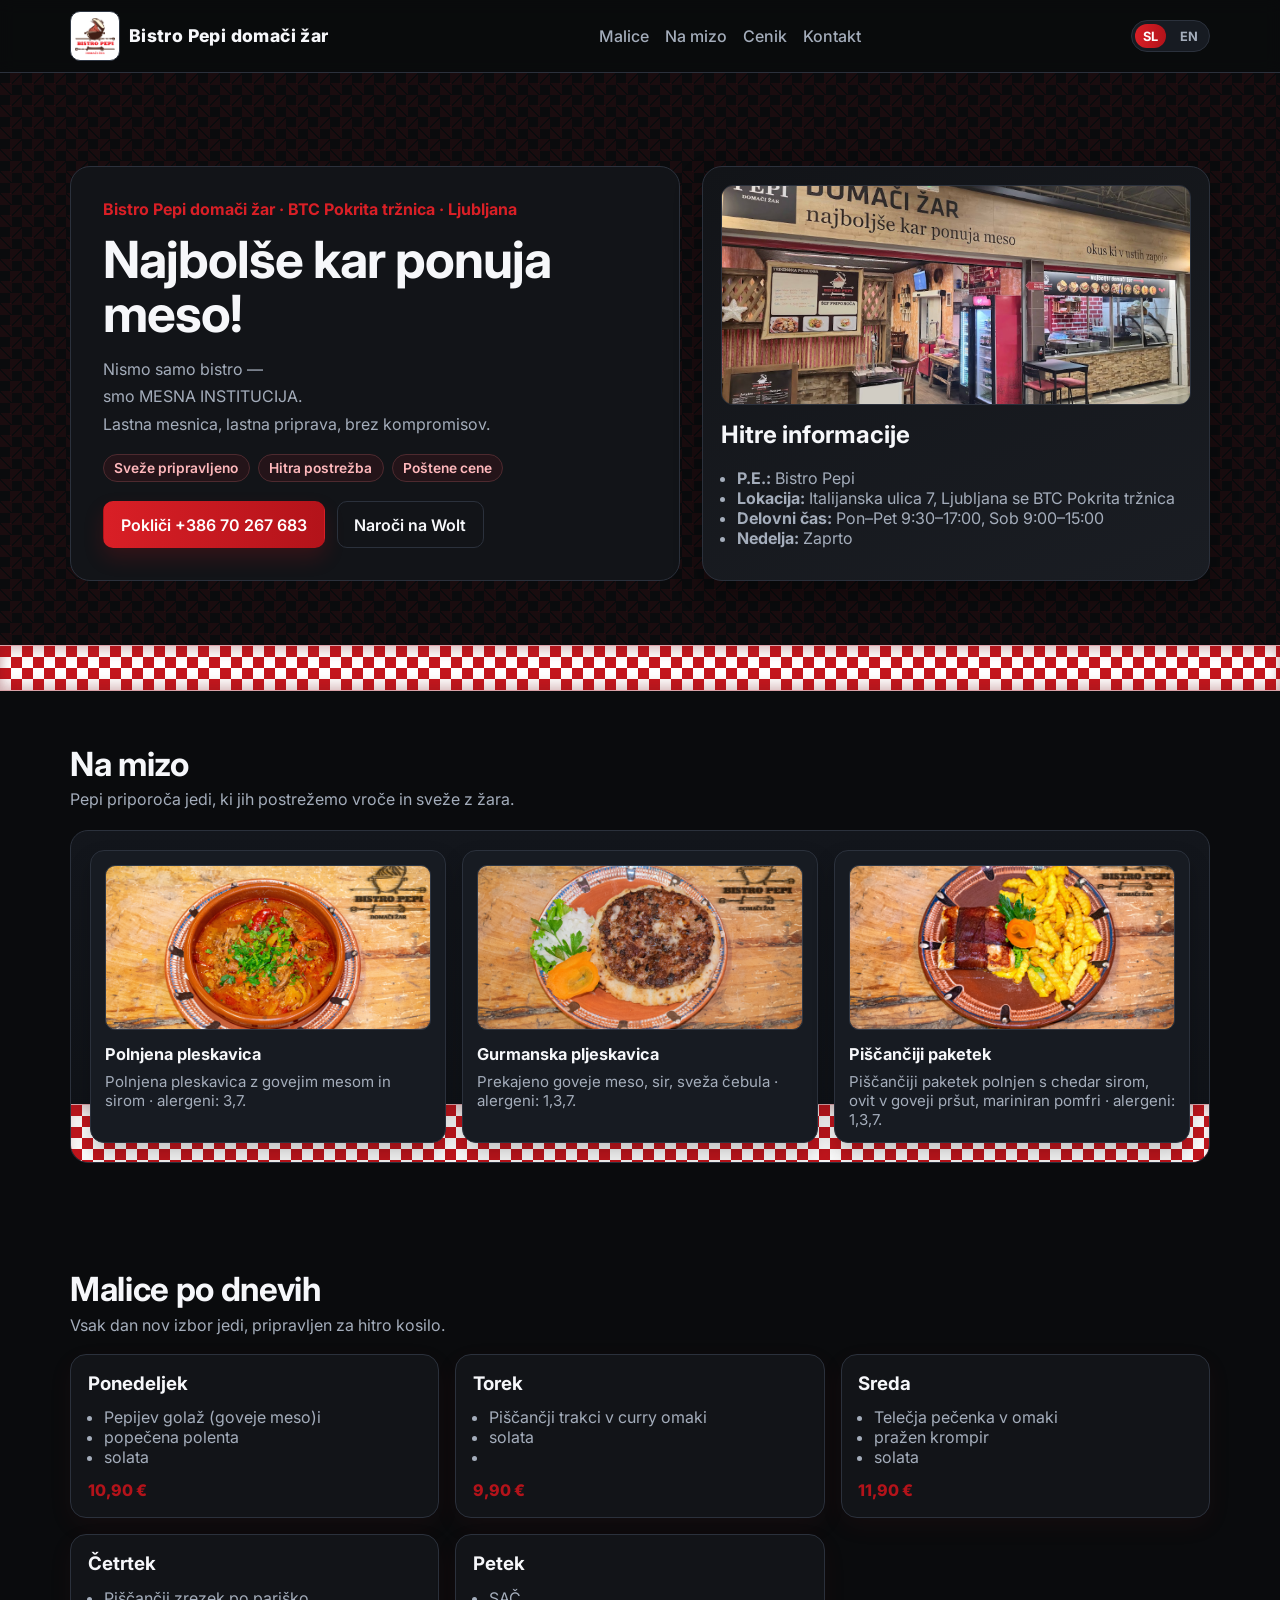
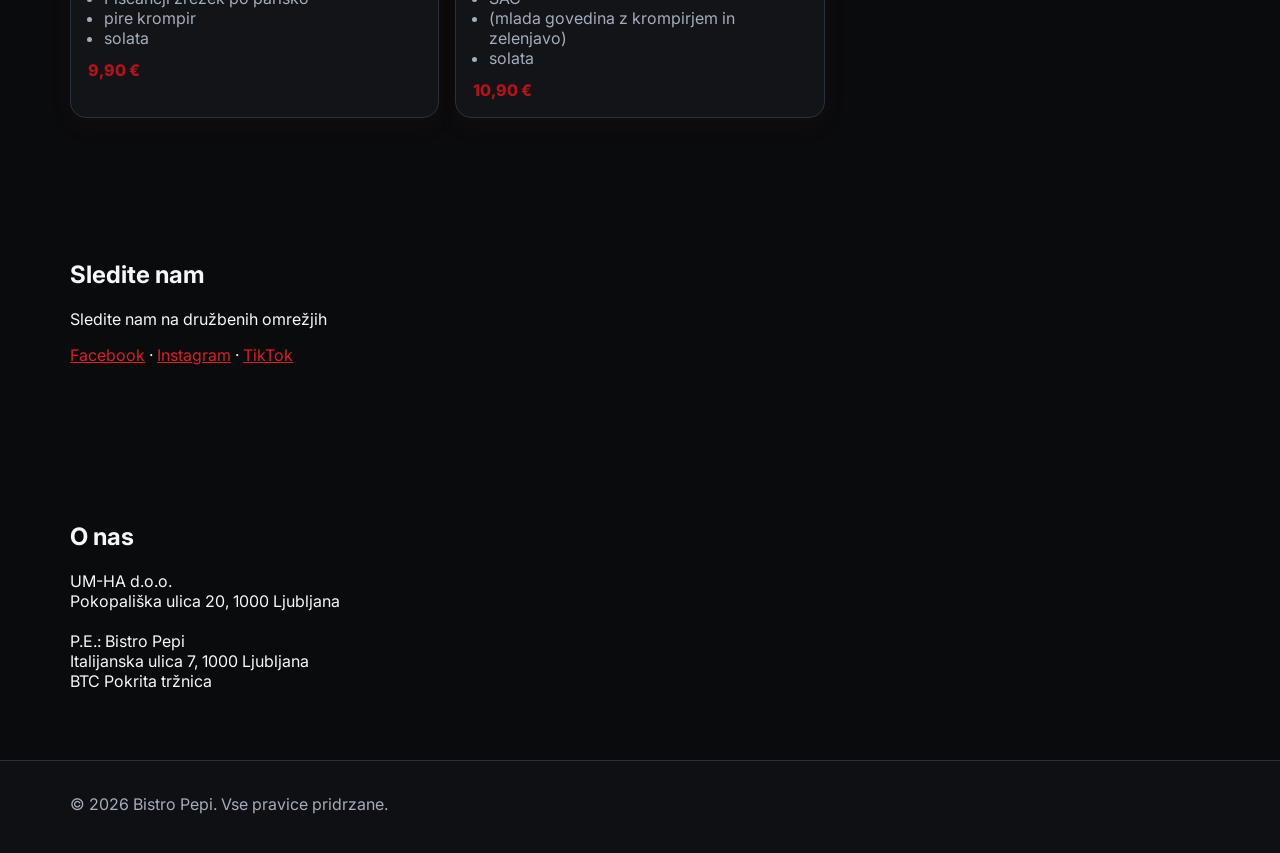
==== commit 53fe2f1f: "Update index.html" ====
--- a/index.html
+++ b/index.html
@@ -134,17 +134,17 @@
             <article class="menu-card">
               <div class="card-top"><h3>Ponedeljek</h3></div>
               <ul>
-                <li>Mesne kroglice(goveje meso) v gobovi omaki</li>
-                <li>pire krompir</li>
-                <li>solata</li>
-              </ul>
-              <p class="price">9,90 €</p>
+                <li>Pepijev golaž (goveje meso)i</li>
+                <li>popečena polenta</li>
+                <li>solata</li>
+              </ul>
+              <p class="price">10,90 €</p>
             </article>
             <article class="menu-card">
               <div class="card-top"><h3>Torek</h3></div>
               <ul>
-                <li>Piščančji paprikaš</li>
-                <li>sladica</li>
+                <li>Piščančji trakci v curry omaki</li>
+                <li>solata</li>
                 <li></li>
               </ul>
               <p class="price">9,90 €</p>
@@ -161,8 +161,8 @@
             <article class="menu-card">
               <div class="card-top"><h3>Četrtek</h3></div>
               <ul>
-                <li>Piščančji zrezek ocvrt v corn fleksu</li>
-                <li>masleni riž</li>
+                <li>Piščančji zrezek po pariško</li>
+                <li>pire krompir</li>
                 <li>solata</li>
               </ul>
               <p class="price">9,90 €</p>
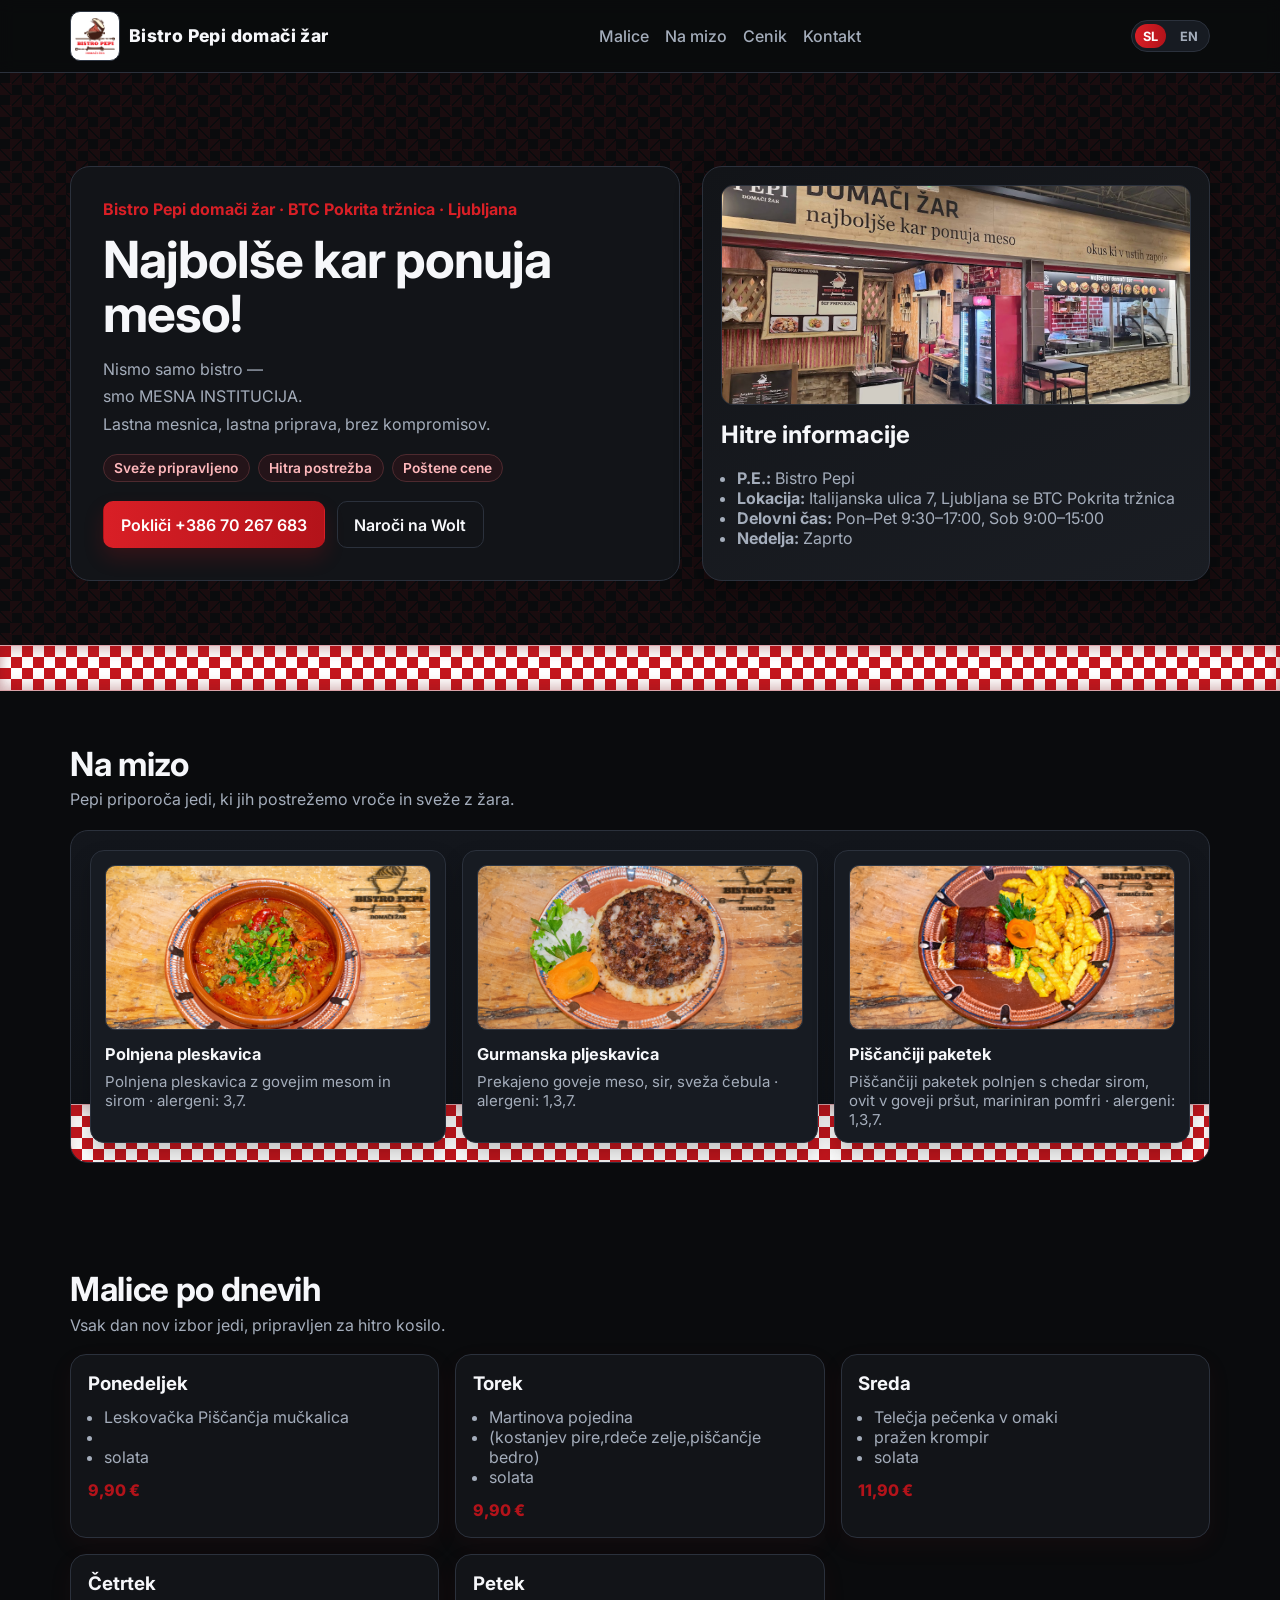
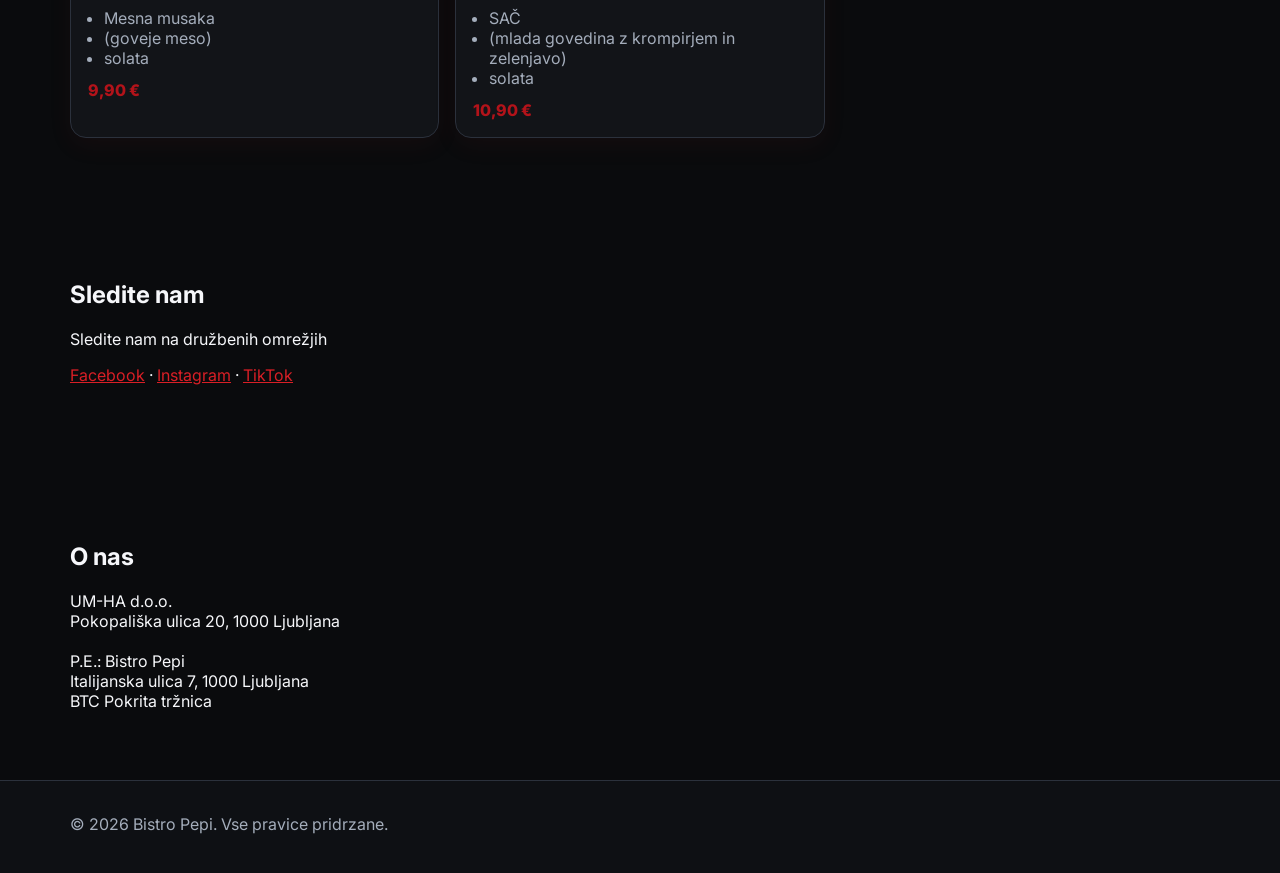
==== commit 6473061f: "Update index.html" ====
--- a/index.html
+++ b/index.html
@@ -134,18 +134,18 @@
             <article class="menu-card">
               <div class="card-top"><h3>Ponedeljek</h3></div>
               <ul>
-                <li>Pepijev golaž (goveje meso)i</li>
-                <li>popečena polenta</li>
-                <li>solata</li>
-              </ul>
-              <p class="price">10,90 €</p>
+                <li>Leskovačka Piščančja mučkalica</li>
+                <li></li>
+                <li>solata</li>
+              </ul>
+              <p class="price">9,90 €</p>
             </article>
             <article class="menu-card">
               <div class="card-top"><h3>Torek</h3></div>
               <ul>
-                <li>Piščančji trakci v curry omaki</li>
-                <li>solata</li>
-                <li></li>
+                <li>Martinova pojedina</li>
+                <li>(kostanjev pire,rdeče zelje,piščančje bedro)</li>
+                <li>solata</li>
               </ul>
               <p class="price">9,90 €</p>
             </article>
@@ -161,8 +161,8 @@
             <article class="menu-card">
               <div class="card-top"><h3>Četrtek</h3></div>
               <ul>
-                <li>Piščančji zrezek po pariško</li>
-                <li>pire krompir</li>
+                <li>Mesna musaka</li>
+                <li>(goveje meso)</li>
                 <li>solata</li>
               </ul>
               <p class="price">9,90 €</p>
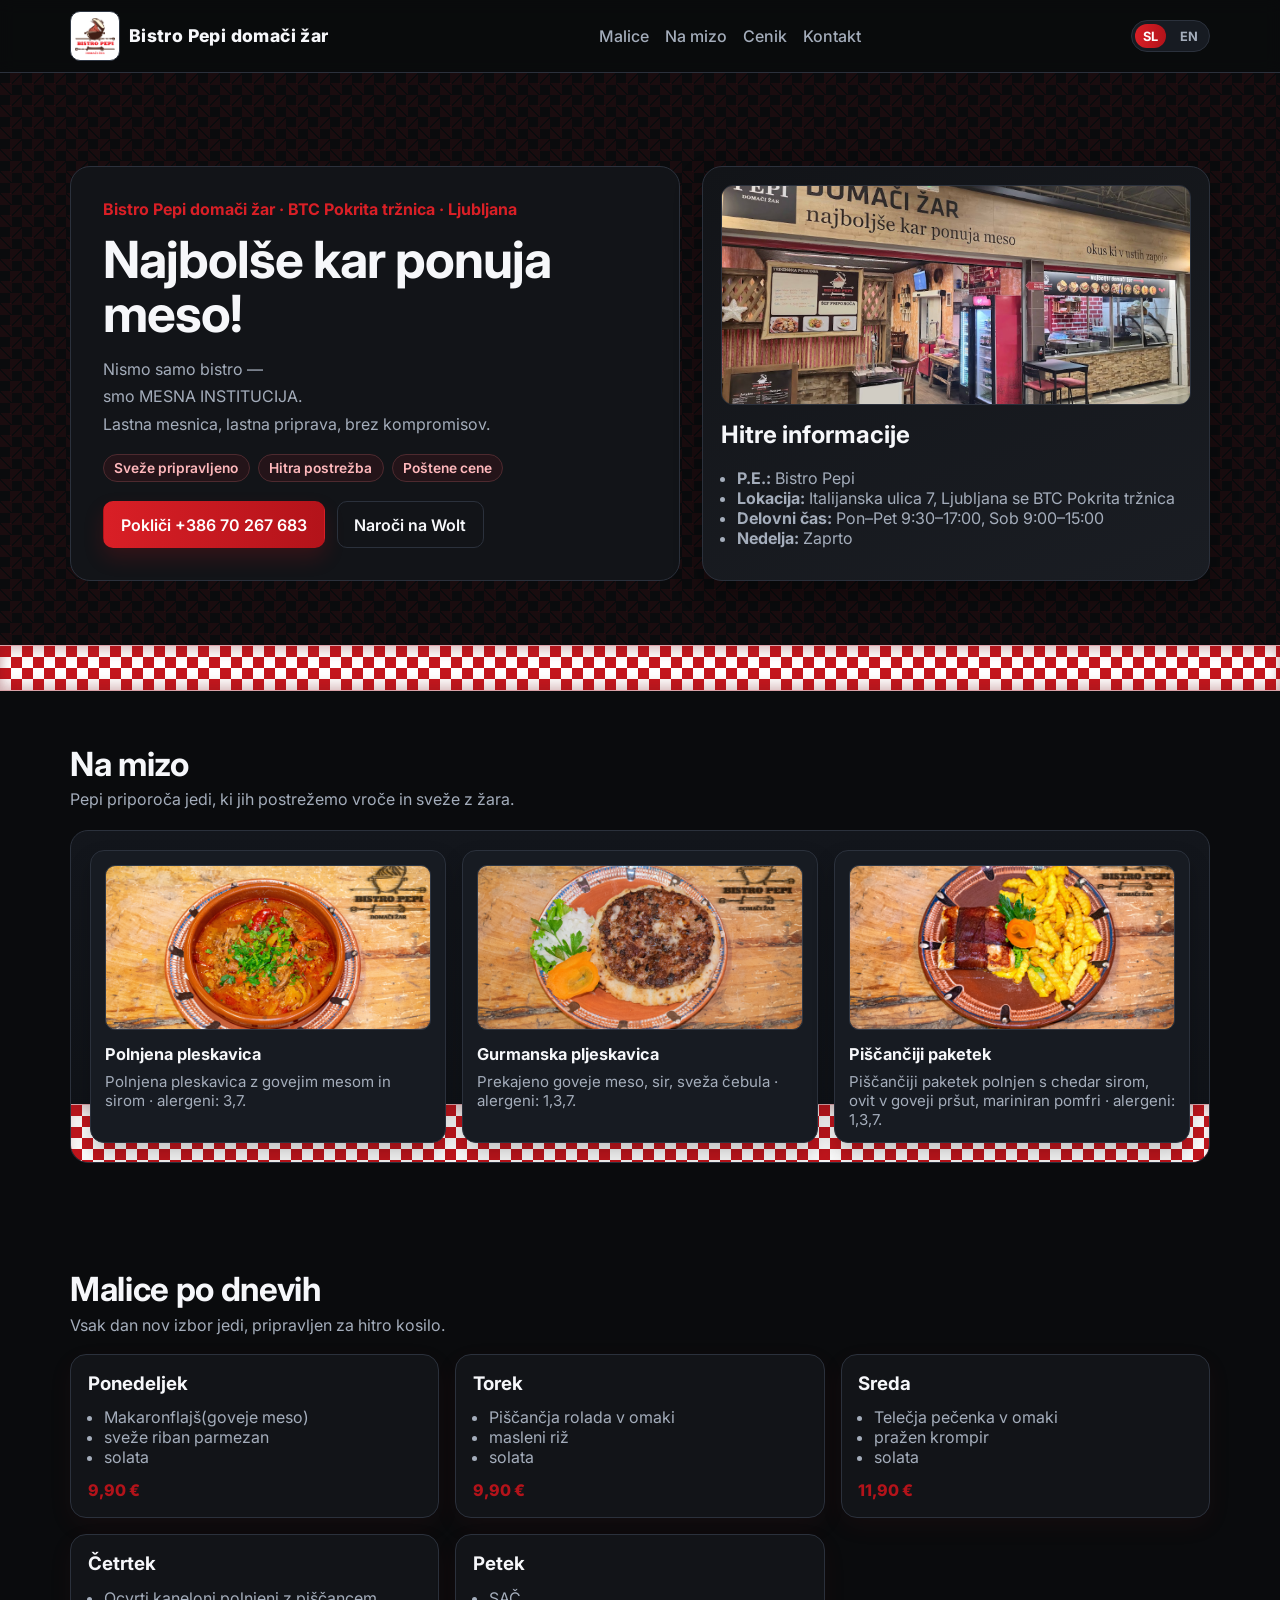
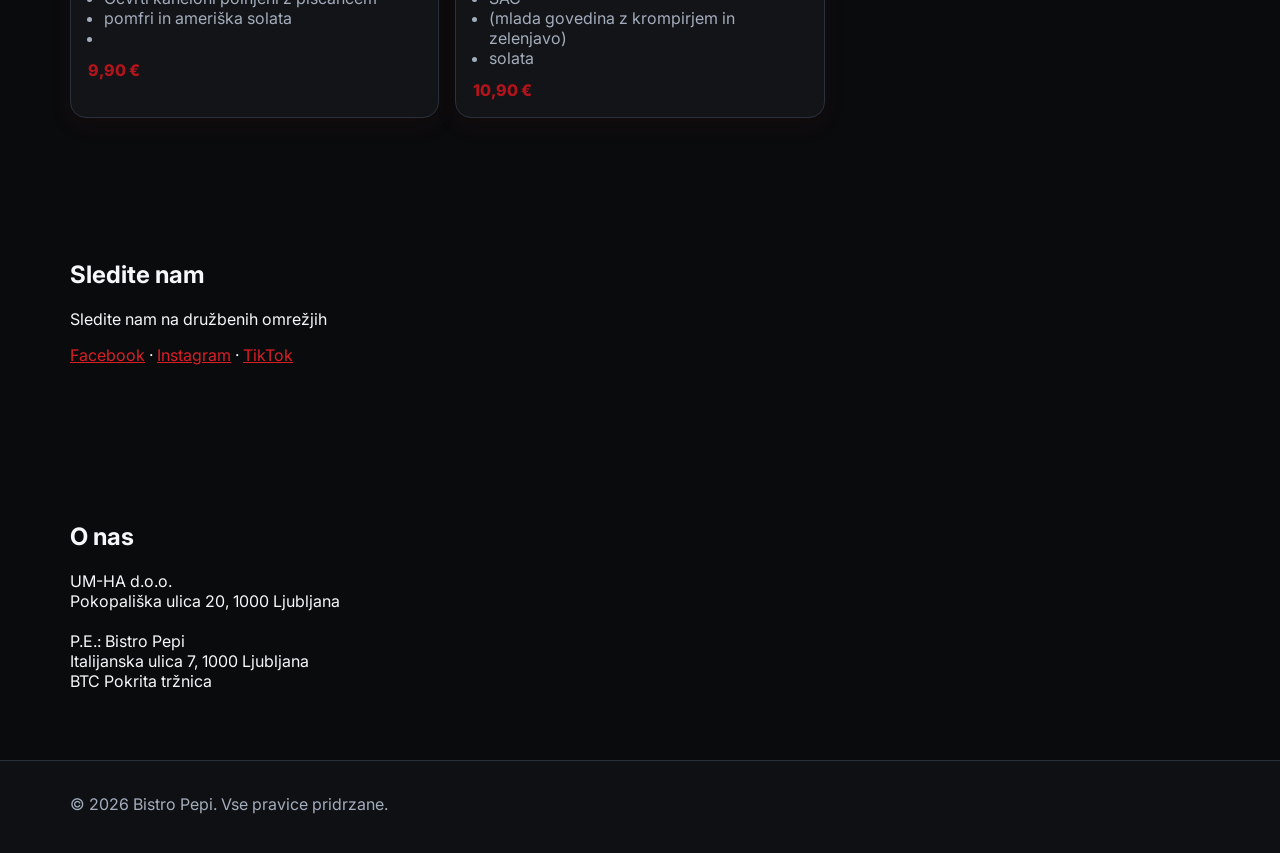
==== commit 59eb121c: "Update index.html" ====
--- a/index.html
+++ b/index.html
@@ -134,8 +134,8 @@
             <article class="menu-card">
               <div class="card-top"><h3>Ponedeljek</h3></div>
               <ul>
-                <li>Leskovačka Piščančja mučkalica</li>
-                <li></li>
+                <li> Makaronflajš(goveje meso) </li>
+                <li>sveže riban parmezan</li>
                 <li>solata</li>
               </ul>
               <p class="price">9,90 €</p>
@@ -143,8 +143,8 @@
             <article class="menu-card">
               <div class="card-top"><h3>Torek</h3></div>
               <ul>
-                <li>Martinova pojedina</li>
-                <li>(kostanjev pire,rdeče zelje,piščančje bedro)</li>
+                <li>Piščančja rolada v omaki</li>
+                <li>masleni riž</li>
                 <li>solata</li>
               </ul>
               <p class="price">9,90 €</p>
@@ -161,9 +161,9 @@
             <article class="menu-card">
               <div class="card-top"><h3>Četrtek</h3></div>
               <ul>
-                <li>Mesna musaka</li>
-                <li>(goveje meso)</li>
-                <li>solata</li>
+                <li>Ocvrti kaneloni polnjeni z piščancem</li>
+                <li>pomfri in ameriška solata</li>
+                <li></li>
               </ul>
               <p class="price">9,90 €</p>
             </article>
